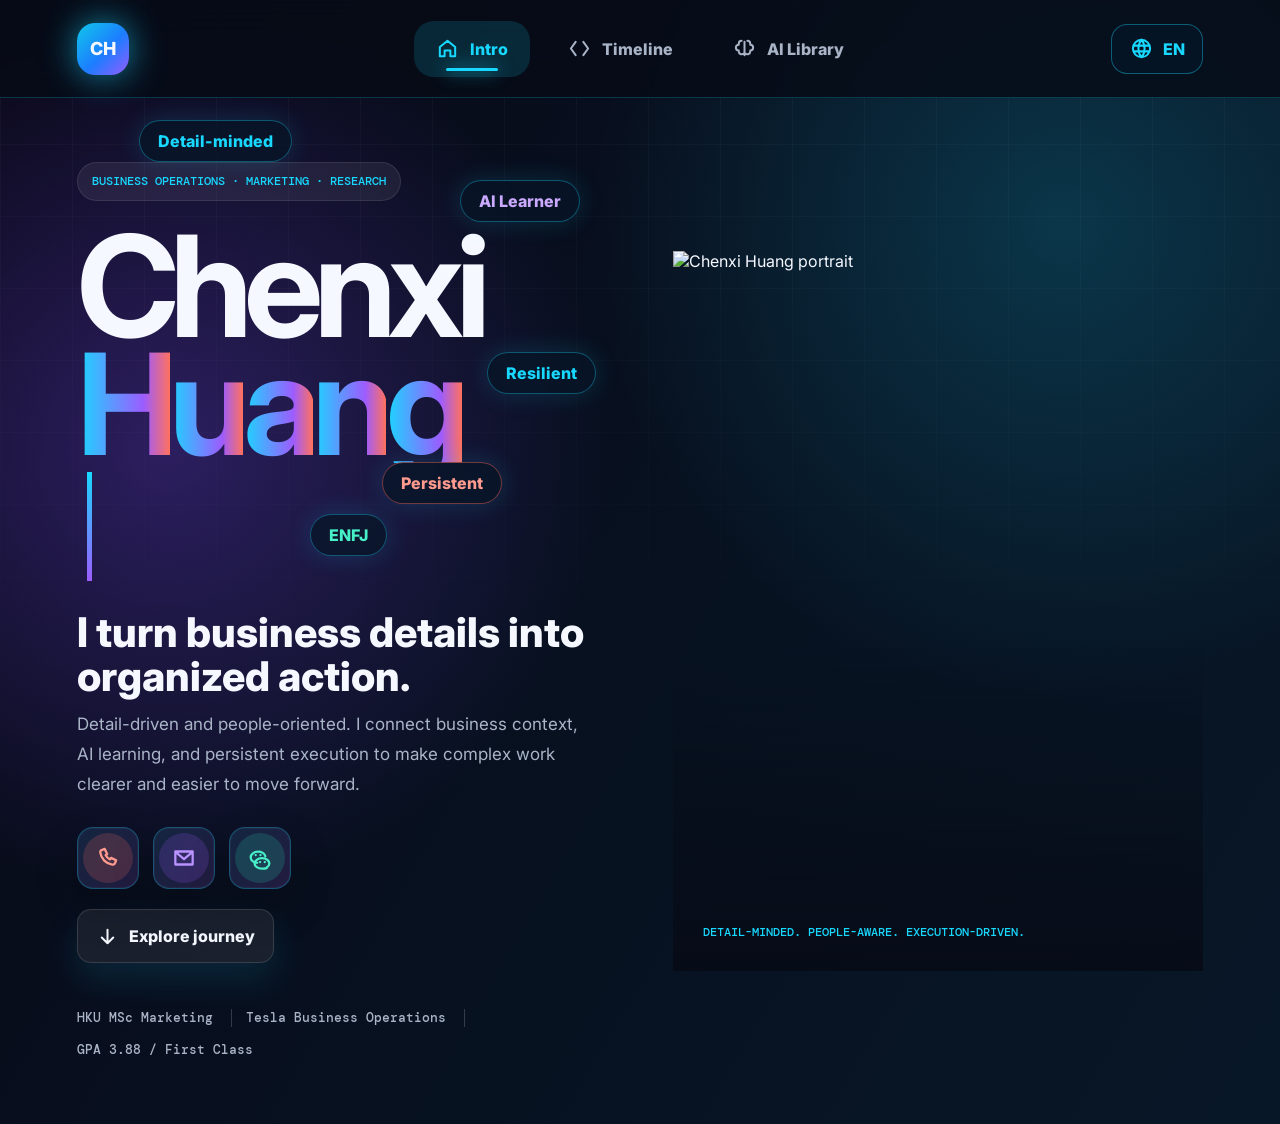
==== index.html @ 4cd3c290 "Create index.html" ====
<!doctype html>
<html lang="en">
  <head>
    <meta charset="UTF-8" />
    <meta name="viewport" content="width=device-width, initial-scale=1.0" />
    <meta
      name="description"
      content="Chenxi Huang - business operations, marketing, research, and AI learning portfolio."
    />
    <title>Chenxi Huang - Portfolio</title>
    <link rel="preconnect" href="https://fonts.googleapis.com" />
    <link rel="preconnect" href="https://fonts.gstatic.com" crossorigin />
    <link
      href="https://fonts.googleapis.com/css2?family=DM+Mono:wght@400;500&family=Inter:wght@400;500;600;700;800&display=swap"
      rel="stylesheet"
    />
    <style>
:root {
  --bg: #070b16;
  --bg-2: #0b1828;
  --panel: rgba(26, 42, 64, 0.66);
  --panel-2: rgba(47, 35, 78, 0.58);
  --text: #f5f8ff;
  --muted: #a9b4c7;
  --dim: #65728b;
  --cyan: #18d8ff;
  --violet: #9d5cff;
  --coral: #ff715d;
  --line: rgba(24, 216, 255, 0.22);
  --font: "Inter", Arial, sans-serif;
  --mono: "DM Mono", "Courier New", monospace;
}

* {
  box-sizing: border-box;
}

html {
  scroll-behavior: smooth;
}

body {
  margin: 0;
  min-height: 100vh;
  background:
    radial-gradient(circle at 13% 40%, rgba(127, 73, 255, 0.3), transparent 34%),
    radial-gradient(circle at 83% 20%, rgba(24, 216, 255, 0.18), transparent 34%),
    linear-gradient(120deg, #090817 0%, #071221 58%, #081727 100%);
  color: var(--text);
  font-family: var(--font);
}

body::before {
  background-image:
    linear-gradient(rgba(255, 255, 255, 0.035) 1px, transparent 1px),
    linear-gradient(90deg, rgba(255, 255, 255, 0.035) 1px, transparent 1px);
  background-size: 72px 72px;
  content: "";
  inset: 0;
  pointer-events: none;
  position: fixed;
  mask-image: linear-gradient(to bottom, black, transparent 86%);
}

.cursor-glow {
  background: radial-gradient(circle, rgba(24, 216, 255, 0.48), rgba(157, 92, 255, 0.16) 38%, transparent 68%);
  border-radius: 50%;
  filter: blur(2px);
  height: 220px;
  left: 0;
  opacity: 0;
  pointer-events: none;
  position: fixed;
  top: 0;
  transform: translate3d(-50%, -50%, 0);
  transition: opacity 180ms ease;
  width: 220px;
  z-index: 50;
}

.meteor-layer {
  inset: 0;
  pointer-events: none;
  position: fixed;
  z-index: 49;
}

.meteor {
  background: linear-gradient(90deg, rgba(24, 216, 255, 0), rgba(24, 216, 255, 0.95), rgba(255, 113, 93, 0.35));
  border-radius: 999px;
  box-shadow: 0 0 14px rgba(24, 216, 255, 0.8);
  height: 3px;
  pointer-events: none;
  position: fixed;
  transform-origin: right center;
  width: 70px;
}

button,
a {
  color: inherit;
  font: inherit;
}

button {
  cursor: pointer;
}

svg {
  fill: none;
  height: 23px;
  stroke: currentColor;
  stroke-linecap: round;
  stroke-linejoin: round;
  stroke-width: 2.1;
  width: 23px;
}

.site-shell {
  min-height: 100vh;
  position: relative;
}

.topbar {
  align-items: center;
  background: rgba(7, 11, 22, 0.82);
  border-bottom: 1px solid var(--line);
  display: grid;
  grid-template-columns: 120px 1fr 120px;
  height: 98px;
  left: 0;
  padding: 0 clamp(22px, 6vw, 96px);
  position: sticky;
  right: 0;
  top: 0;
  z-index: 20;
  backdrop-filter: blur(20px);
}

.logo {
  align-items: center;
  background: linear-gradient(135deg, #10c7ea, #1c7dff 55%, #945cff);
  border-radius: 18px;
  box-shadow: 0 0 34px rgba(24, 216, 255, 0.62);
  display: inline-flex;
  font: 800 18px/1 var(--font);
  height: 52px;
  justify-content: center;
  text-decoration: none;
  width: 52px;
}

.tabs {
  display: flex;
  gap: 16px;
  justify-content: center;
}

.tab {
  align-items: center;
  background: transparent;
  border: 0;
  border-radius: 20px;
  color: var(--muted);
  display: inline-flex;
  font-weight: 800;
  gap: 11px;
  min-height: 56px;
  padding: 0 22px;
  position: relative;
}

.tab::after {
  background: var(--cyan);
  border-radius: 999px;
  bottom: 6px;
  box-shadow: 0 0 18px var(--cyan);
  content: "";
  height: 3px;
  left: 32px;
  opacity: 0;
  position: absolute;
  right: 32px;
  transform: scaleX(0.4);
  transition: 180ms ease;
}

.tab.is-active {
  background: rgba(24, 216, 255, 0.14);
  color: var(--cyan);
}

.tab.is-active::after {
  opacity: 1;
  transform: scaleX(1);
}

.lang-toggle {
  align-items: center;
  background: rgba(7, 24, 42, 0.66);
  border: 1px solid rgba(24, 216, 255, 0.38);
  border-radius: 16px;
  color: var(--cyan);
  display: inline-flex;
  font-weight: 800;
  gap: 10px;
  height: 50px;
  justify-content: center;
  justify-self: end;
  min-width: 92px;
}

.view {
  display: none;
  min-height: calc(100vh - 98px);
  padding: clamp(34px, 5vw, 74px) clamp(22px, 6vw, 96px);
  position: relative;
}

.view.is-active {
  display: block;
}

.intro-view {
  display: none;
  grid-template-columns: minmax(0, 0.9fr) minmax(360px, 0.92fr);
  gap: clamp(32px, 6vw, 96px);
  align-items: center;
}

.intro-view.is-active {
  display: grid;
}

.eyebrow,
.section-kicker,
.moment-date {
  color: var(--cyan);
  font: 500 12px/1.4 var(--mono);
  letter-spacing: 0;
  text-transform: uppercase;
}

.eyebrow {
  background: rgba(255, 255, 255, 0.07);
  border: 1px solid rgba(255, 255, 255, 0.09);
  border-radius: 999px;
  display: inline-flex;
  margin: 0 0 26px;
  padding: 10px 14px;
}

.hero-copy {
  position: relative;
}

.hero-copy h1 {
  font-size: clamp(80px, 11vw, 164px);
  letter-spacing: -0.06em;
  line-height: 0.84;
  margin: 0;
}

.typing-name .word {
  display: flex;
  flex-wrap: wrap;
  max-width: 7ch;
}

.typing-name .letter {
  color: var(--text);
  display: inline-block;
  opacity: 0;
  transform: translateY(26px) scale(0.96);
  animation: typePop 560ms cubic-bezier(0.2, 0.9, 0.2, 1.2) forwards;
}

.typing-name .gradient-word .letter,
.section-intro h2 span {
  background: linear-gradient(90deg, var(--cyan), var(--violet) 72%, var(--coral));
  background-clip: text;
  color: transparent;
}

.typing-name::after {
  animation: caretBlink 900ms steps(1) infinite;
  background: linear-gradient(var(--cyan), var(--violet));
  content: "";
  display: inline-block;
  height: 0.78em;
  margin-left: 10px;
  transform: translateY(8px);
  width: 5px;
}

.hero-line {
  font-size: clamp(26px, 3.2vw, 46px);
  font-weight: 800;
  line-height: 1.08;
  margin: 28px 0 12px;
}

.hero-body {
  color: var(--muted);
  font-size: 17px;
  line-height: 1.75;
  margin: 0;
  max-width: 560px;
}

.hero-actions,
.quick-facts,
.contact-grid {
  display: flex;
  flex-wrap: wrap;
  gap: 14px;
}

.hero-actions {
  margin-top: 20px;
}

.ghost-action {
  align-items: center;
  border-radius: 14px;
  display: inline-flex;
  font-weight: 800;
  gap: 10px;
  min-height: 54px;
  padding: 0 18px;
  text-decoration: none;
}

.ghost-action {
  background: rgba(255, 255, 255, 0.075);
  border: 1px solid rgba(255, 255, 255, 0.13);
}

.explore-action {
  animation: floatButton 2.4s ease-in-out infinite;
  box-shadow: 0 16px 34px rgba(24, 216, 255, 0.12);
}

.explore-action:hover {
  background: rgba(24, 216, 255, 0.16);
  box-shadow: 0 0 32px rgba(24, 216, 255, 0.32);
}

.contact-dock {
  align-items: center;
  margin-top: 28px;
  max-width: 360px;
}

.contact-chip {
  align-items: center;
  background: linear-gradient(135deg, rgba(21, 42, 70, 0.82), rgba(44, 33, 78, 0.72));
  border: 1px solid rgba(24, 216, 255, 0.28);
  border-radius: 16px;
  box-shadow: inset 0 0 0 1px rgba(255, 255, 255, 0.035), 0 18px 40px rgba(0, 0, 0, 0.22);
  display: inline-flex;
  height: 62px;
  justify-content: center;
  padding: 0;
  position: relative;
  text-decoration: none;
  transition: transform 180ms ease, border-color 180ms ease, box-shadow 180ms ease;
  width: 62px;
}

.contact-chip:hover,
.contact-chip:focus-visible {
  border-color: rgba(24, 216, 255, 0.78);
  box-shadow: 0 0 30px rgba(24, 216, 255, 0.18), inset 0 0 0 1px rgba(255, 255, 255, 0.08);
  transform: translateY(-4px);
}

.contact-chip svg {
  border-radius: 50%;
  flex: 0 0 auto;
  height: 50px;
  padding: 12px;
  width: 50px;
}

.contact-phone svg {
  background: rgba(255, 113, 93, 0.18);
  color: #ff9b8e;
}

.contact-email svg {
  background: rgba(157, 92, 255, 0.18);
  color: #b993ff;
}

.contact-wechat svg {
  background: rgba(42, 234, 188, 0.16);
  color: #48f0ca;
}

.contact-popover {
  background: linear-gradient(135deg, rgba(14, 31, 55, 0.96), rgba(48, 34, 80, 0.94));
  border: 1px solid rgba(24, 216, 255, 0.42);
  border-radius: 16px;
  bottom: calc(100% + 16px);
  box-shadow: 0 18px 44px rgba(0, 0, 0, 0.34), 0 0 26px rgba(24, 216, 255, 0.16);
  color: var(--text);
  font-size: 14px;
  left: 50%;
  line-height: 1.5;
  min-width: 210px;
  opacity: 0;
  padding: 14px 16px;
  pointer-events: none;
  position: absolute;
  text-align: left;
  transform: translate(-50%, 10px) scale(0.96);
  transition: opacity 180ms ease, transform 180ms ease;
  visibility: hidden;
  z-index: 20;
}

.contact-popover::after {
  background: inherit;
  border-bottom: 1px solid rgba(24, 216, 255, 0.42);
  border-right: 1px solid rgba(24, 216, 255, 0.42);
  bottom: -6px;
  content: "";
  height: 12px;
  left: 50%;
  position: absolute;
  transform: translateX(-50%) rotate(45deg);
  width: 12px;
}

.contact-chip:hover .contact-popover,
.contact-chip:focus-visible .contact-popover,
.contact-chip:focus-within .contact-popover {
  opacity: 1;
  transform: translate(-50%, 0) scale(1);
  visibility: visible;
}

.contact-chip strong {
  color: var(--cyan);
  display: block;
  font: 500 11px/1.3 var(--mono);
  margin-bottom: 5px;
  text-transform: uppercase;
}

.floating-tags {
  inset: 0;
  pointer-events: none;
  position: absolute;
}

.tag {
  align-items: center;
  animation: floatTag 5s ease-in-out infinite;
  background: rgba(8, 22, 40, 0.74);
  border: 1px solid rgba(24, 216, 255, 0.34);
  border-radius: 999px;
  box-shadow: 0 0 26px rgba(24, 216, 255, 0.16);
  color: var(--cyan);
  display: inline-flex;
  font-weight: 800;
  min-height: 42px;
  padding: 0 18px;
  position: absolute;
  white-space: nowrap;
}

.tag-one {
  left: 12%;
  top: -42px;
}

.tag-two {
  right: 3%;
  top: 18px;
  color: #caa9ff;
  animation-delay: -1.2s;
}

.tag-three {
  right: 0;
  top: 190px;
  animation-delay: -2.1s;
}

.tag-four {
  right: 18%;
  top: 300px;
  border-color: rgba(255, 113, 93, 0.42);
  color: #ff9b8e;
  animation-delay: -3s;
}

.tag-five {
  left: 45%;
  top: 352px;
  color: #48f0ca;
  animation-delay: -0.6s;
}

.quick-facts {
  color: var(--muted);
  font: 500 13px/1.4 var(--mono);
  margin-top: 46px;
}

.quick-facts span {
  border-right: 1px solid rgba(255, 255, 255, 0.18);
  padding-right: 18px;
}

.quick-facts span:last-child {
  border-right: 0;
}

.portrait-panel {
  min-height: min(720px, calc(100vh - 172px));
  overflow: hidden;
  position: relative;
}

.portrait-panel::after {
  background: linear-gradient(180deg, transparent 55%, rgba(7, 11, 22, 0.9));
  content: "";
  inset: 0;
  position: absolute;
}

.portrait-panel img {
  height: 100%;
  min-height: min(720px, calc(100vh - 172px));
  object-fit: contain;
  object-position: 50% 50%;
  width: 100%;
}

.portrait-caption {
  bottom: 30px;
  color: var(--cyan);
  font: 500 12px/1.5 var(--mono);
  left: 30px;
  letter-spacing: 0;
  position: absolute;
  right: 30px;
  text-transform: uppercase;
  z-index: 2;
}

.section-intro {
  display: grid;
  gap: 18px;
  grid-template-columns: 1fr minmax(260px, 520px);
  margin: 30px 0 64px;
}

.section-intro .section-kicker,
.section-intro h2 {
  grid-column: 1 / 2;
}

.section-intro h2 {
  font-size: clamp(44px, 6vw, 88px);
  letter-spacing: -0.05em;
  line-height: 0.95;
  margin: 0;
}

.section-intro p:not(.section-kicker) {
  color: var(--muted);
  font-size: 18px;
  line-height: 1.7;
  margin: 0;
}

.centered {
  display: block;
  margin-left: auto;
  margin-right: auto;
  max-width: 980px;
  text-align: center;
}

.centered h2 {
  margin-top: 18px;
}

.centered p:not(.section-kicker) {
  margin: 20px auto 0;
  max-width: 760px;
}

.split-timeline {
  margin: 0 auto;
  max-width: 1320px;
  padding: 26px 0;
  position: relative;
}

.timeline-bg-word {
  color: rgba(157, 92, 255, 0.18);
  font-size: clamp(86px, 15vw, 250px);
  font-weight: 900;
  letter-spacing: -0.08em;
  line-height: 0.82;
  pointer-events: none;
  position: absolute;
  text-transform: uppercase;
  user-select: none;
  writing-mode: vertical-rl;
  z-index: 0;
}

.timeline-bg-education {
  left: -54px;
  top: 20px;
}

.timeline-bg-working {
  color: rgba(24, 216, 255, 0.11);
  right: -48px;
  top: 110px;
}

.split-timeline::before {
  background: linear-gradient(180deg, var(--cyan), var(--violet), var(--cyan));
  box-shadow: 0 0 28px rgba(24, 216, 255, 0.72);
  content: "";
  height: 100%;
  left: 50%;
  position: absolute;
  top: 0;
  transform: translateX(-50%);
  width: 3px;
}

.moment {
  align-items: center;
  display: grid;
  grid-template-columns: 1fr 78px 1fr;
  margin: 0 0 34px;
  position: relative;
}

.moment-left .moment-card {
  grid-column: 1 / 2;
}

.moment-left .node {
  grid-column: 2 / 3;
}

.moment-right .node {
  grid-column: 2 / 3;
}

.moment-right .moment-card {
  grid-column: 3 / 4;
}

.node {
  align-items: center;
  background: rgba(246, 250, 255, 0.96);
  border-radius: 50%;
  border: 3px solid #f7fbff;
  box-shadow: 0 0 30px rgba(24, 216, 255, 0.78), inset 0 0 16px rgba(255, 255, 255, 0.24);
  color: #fff;
  display: inline-flex;
  font: 800 14px/1 var(--font);
  height: 58px;
  justify-content: center;
  justify-self: center;
  overflow: hidden;
  position: relative;
  width: 58px;
  z-index: 2;
}

.node > span,
.node img {
  align-items: center;
  border-radius: 50%;
  display: inline-flex;
  height: 100%;
  justify-content: center;
  width: 100%;
}

.node .logo-mask {
  background: rgba(246, 250, 255, 0.98);
  overflow: hidden;
}

.node img {
  border-radius: 50%;
  display: block;
  height: calc(100% - 10px);
  object-fit: contain;
  object-position: 50% 50%;
  padding: 0;
  width: calc(100% - 10px);
}

.node::before,
.node::after {
  background: linear-gradient(90deg, transparent, var(--cyan), var(--violet), transparent);
  content: "";
  height: 2px;
  position: absolute;
  top: 50%;
  width: 44px;
  z-index: -1;
}

.node::before {
  right: 100%;
}

.node::after {
  left: 100%;
}

.node-tesla img {
  filter: saturate(1.1);
  object-fit: contain;
  padding: 2px;
}

.node-hku img,
.node-lu img,
.node-research-lu img,
.node-ccb img,
.node-orient img {
  height: 100%;
  width: 100%;
}

.moment-card,
.library-card {
  background: linear-gradient(135deg, rgba(27, 45, 70, 0.78), rgba(39, 31, 65, 0.66));
  border: 1px solid rgba(24, 216, 255, 0.28);
  border-radius: 18px;
  box-shadow: inset 0 0 0 1px rgba(255, 255, 255, 0.035), 0 20px 60px rgba(0, 0, 0, 0.28);
}

.moment-card {
  padding: clamp(22px, 3vw, 32px);
}

.moment-card h3,
.library-card h3 {
  font-size: clamp(22px, 2.2vw, 34px);
  letter-spacing: -0.03em;
  line-height: 1.12;
  margin: 12px 0 8px;
}

.moment-card p,
.library-card p {
  color: var(--muted);
  font-size: 16px;
  line-height: 1.65;
  margin: 0;
}

.moment-card ul {
  color: var(--muted);
  display: grid;
  gap: 9px;
  line-height: 1.55;
  margin: 18px 0 0;
  padding-left: 18px;
}

.ai-view {
  padding-bottom: 110px;
}

.library-grid {
  display: grid;
  gap: 22px;
  grid-template-columns: repeat(4, 1fr);
}

.library-card {
  min-height: 330px;
  padding: 28px;
}

.card-icon {
  align-items: center;
  background: rgba(24, 216, 255, 0.16);
  border-radius: 14px;
  color: var(--cyan);
  display: inline-flex;
  font: 800 18px/1 var(--mono);
  height: 52px;
  justify-content: center;
  width: 52px;
}

.meter {
  background: rgba(255, 255, 255, 0.12);
  border-radius: 999px;
  height: 6px;
  margin-top: 34px;
  overflow: hidden;
}

.meter span {
  background: linear-gradient(90deg, var(--cyan), var(--violet), var(--coral));
  display: block;
  height: 100%;
}

@keyframes typePop {
  0% {
    filter: blur(8px);
    opacity: 0;
    transform: translateY(30px) scale(0.92);
  }

  70% {
    filter: blur(0);
    opacity: 1;
    transform: translateY(-5px) scale(1.02);
  }

  100% {
    filter: blur(0);
    opacity: 1;
    transform: translateY(0) scale(1);
  }
}

@keyframes caretBlink {
  0%,
  48% {
    opacity: 1;
  }

  49%,
  100% {
    opacity: 0;
  }
}

@keyframes floatButton {
  0%,
  100% {
    transform: translateY(0);
  }

  50% {
    transform: translateY(8px);
  }
}

@keyframes floatTag {
  0%,
  100% {
    transform: translate3d(0, 0, 0) rotate(-1deg);
  }

  50% {
    transform: translate3d(10px, -12px, 0) rotate(1.5deg);
  }
}

@keyframes meteorFade {
  0% {
    opacity: 0;
    transform: translate3d(0, 0, 0) rotate(-18deg) scaleX(0.5);
  }

  18% {
    opacity: 1;
  }

  100% {
    opacity: 0;
    transform: translate3d(-36px, 18px, 0) rotate(-18deg) scaleX(1);
  }
}

@media (prefers-reduced-motion: reduce) {
  html {
    scroll-behavior: auto;
  }

  *,
  *::before,
  *::after {
    animation-duration: 1ms !important;
    animation-iteration-count: 1 !important;
    scroll-behavior: auto !important;
    transition-duration: 1ms !important;
  }
}

@media (max-width: 980px) {
  .topbar {
    grid-template-columns: 58px 1fr 86px;
    height: 78px;
    padding: 0 18px;
  }

  .logo {
    border-radius: 14px;
    height: 42px;
    width: 42px;
  }

  .tabs {
    gap: 6px;
  }

  .tab {
    border-radius: 15px;
    font-size: 0;
    min-height: 48px;
    padding: 0 14px;
  }

  .tab::after {
    left: 18px;
    right: 18px;
  }

  .lang-toggle {
    min-width: 74px;
  }

  .view {
    min-height: calc(100vh - 78px);
    padding: 28px 18px;
  }

  .intro-view.is-active {
    display: block;
  }

  .portrait-panel {
    border-left: 0;
    margin-top: 42px;
    min-height: 480px;
  }

  .portrait-panel img {
    min-height: 480px;
    object-position: 50% 50%;
  }

  .quick-facts span {
    border-right: 0;
  }

  .typing-name .word {
    max-width: none;
  }

  .contact-dock {
    display: flex;
    flex-wrap: wrap;
    gap: 12px;
    max-width: 250px;
  }

  .contact-chip {
    height: 58px;
    min-height: 0;
    width: 58px;
  }

  .contact-chip svg {
    height: 46px;
    width: 46px;
  }

  .contact-popover {
    left: 0;
    min-width: min(250px, calc(100vw - 42px));
    transform: translateY(10px) scale(0.96);
  }

  .contact-popover::after {
    left: 28px;
  }

  .contact-chip:hover .contact-popover,
  .contact-chip:focus-visible .contact-popover,
  .contact-chip:focus-within .contact-popover {
    transform: translateY(0) scale(1);
  }

  .floating-tags {
    display: flex;
    flex-wrap: wrap;
    gap: 8px;
    margin: 20px 0 0;
    position: static;
  }

  .tag {
    min-height: 34px;
    padding: 0 12px;
    position: static;
  }

  .section-intro {
    display: block;
  }

  .section-intro p:not(.section-kicker) {
    margin-top: 18px;
  }

  .split-timeline::before {
    left: 29px;
  }

  .timeline-bg-word {
    font-size: clamp(74px, 22vw, 140px);
    opacity: 0.75;
  }

  .timeline-bg-education {
    left: -30px;
    top: 46px;
  }

  .timeline-bg-working {
    right: -28px;
    top: 520px;
  }

  .moment {
    grid-template-columns: 58px 1fr;
  }

  .moment-left .node,
  .moment-right .node {
    grid-column: 1 / 2;
    grid-row: 1;
  }

  .moment-left .moment-card,
  .moment-right .moment-card {
    grid-column: 2 / 3;
  }

  .node {
    height: 46px;
    width: 46px;
    font-size: 12px;
  }

  .library-grid {
    grid-template-columns: 1fr;
  }
}

</style>
  </head>
  <body>
    <div class="cursor-glow" aria-hidden="true"></div>
    <div class="meteor-layer" aria-hidden="true"></div>
    <div class="site-shell">
      <header class="topbar" aria-label="Primary navigation">
        <a class="logo" href="#intro" aria-label="Chenxi Huang home">CH</a>

        <nav class="tabs" aria-label="Portfolio sections">
          <button class="tab is-active" type="button" data-view="intro">
            <svg viewBox="0 0 24 24" aria-hidden="true">
              <path d="M4 10.5 12 4l8 6.5V20h-5v-6H9v6H4v-9.5Z" />
            </svg>
            <span data-i18n="navIntro">Intro</span>
          </button>
          <button class="tab" type="button" data-view="timeline">
            <svg viewBox="0 0 24 24" aria-hidden="true">
              <path d="m8 5-5 7 5 7M16 5l5 7-5 7" />
            </svg>
            <span data-i18n="navTimeline">Timeline</span>
          </button>
          <button class="tab" type="button" data-view="ai">
            <svg viewBox="0 0 24 24" aria-hidden="true">
              <path d="M9 4a3 3 0 0 0-3 3v1a3 3 0 0 0 0 6v1a3 3 0 0 0 5 2.2M15 4a3 3 0 0 1 3 3v1a3 3 0 0 1 0 6v1a3 3 0 0 1-5 2.2M12 5v14" />
            </svg>
            <span data-i18n="navAi">AI Library</span>
          </button>
        </nav>

        <button class="lang-toggle" type="button" aria-label="Switch language">
          <svg viewBox="0 0 24 24" aria-hidden="true">
            <path d="M12 21a9 9 0 1 0 0-18 9 9 0 0 0 0 18ZM3.6 9h16.8M3.6 15h16.8M12 3c2.2 2.5 3.2 5.5 3.2 9S14.2 18.5 12 21M12 3c-2.2 2.5-3.2 5.5-3.2 9s1 6.5 3.2 9" />
          </svg>
          <span data-i18n="langLabel">EN</span>
        </button>
      </header>

      <main>
        <section class="view intro-view is-active" id="intro" data-view-panel="intro" aria-labelledby="intro-title">
          <div class="hero-copy">
            <p class="eyebrow" data-i18n="heroPill">Business Operations · Marketing · Research</p>
            <h1 id="intro-title" class="typing-name" aria-label="Chenxi Huang">
              <span class="word" aria-hidden="true" data-word="Chenxi"></span>
              <span class="word gradient-word" aria-hidden="true" data-word="Huang"></span>
            </h1>
            <p class="hero-line" data-i18n="heroLine">I turn business details into organized action.</p>
            <p class="hero-body" data-i18n="heroBody">
              A business graduate moving across operations, finance, investment research, and marketing. I like systems that are clear, teams that move with evidence, and work that becomes easier because someone cared about the details.
            </p>

            <div class="contact-grid contact-dock" aria-label="Contact information">
              <a class="contact-chip contact-phone" href="tel:+8615062668194">
                <svg viewBox="0 0 24 24" aria-hidden="true">
                  <path d="M6.6 4.5 9 3.6l2.2 4.7-1.4 1c.9 1.9 2.1 3.1 4 4l1-1.4 4.7 2.2-.9 2.4c-.4 1.1-1.5 1.8-2.7 1.6-5.7-.8-10.2-5.3-11-11-.2-1.2.5-2.3 1.7-2.6Z" />
                </svg>
                <span class="contact-popover">
                  <strong data-i18n="contactPhone">Phone</strong>
                  +86 15062668194<br />
                  +852 46727327
                </span>
              </a>
              <a class="contact-chip contact-email" href="mailto:huangchenxi202409@163.com">
                <svg viewBox="0 0 24 24" aria-hidden="true">
                  <path d="M4 6h16v12H4V6Zm1.5 1.5L12 13l6.5-5.5" />
                </svg>
                <span class="contact-popover">
                  <strong data-i18n="contactEmail">Email</strong>
                  huangchenxi202409@163.com
                </span>
              </a>
              <div class="contact-chip contact-wechat" role="text" tabindex="0">
                <svg viewBox="0 0 24 24" aria-hidden="true">
                  <path d="M9.4 16.4c-3.4-.2-6-2.3-6-5 0-2.9 3.1-5.2 6.8-5.2 3.3 0 6.1 1.8 6.7 4.2M8 9.3h.1M12.4 9.3h.1M13.8 12.2c3.8 0 6.8 2.2 6.8 4.9 0 1.5-.9 2.8-2.4 3.7l.5 1.8-2.2-1.1c-.8.2-1.7.4-2.7.4-3.8 0-6.8-2.2-6.8-4.8s3-4.9 6.8-4.9ZM12 15.8h.1M16.4 15.8h.1" />
                </svg>
                <span class="contact-popover">
                  <strong data-i18n="contactWechat">WeChat</strong>
                  Horange03915
                </span>
              </div>
            </div>

            <div class="hero-actions">
              <button class="ghost-action explore-action" type="button" data-view="timeline">
                <svg viewBox="0 0 24 24" aria-hidden="true">
                  <path d="M12 5v14M6 13l6 6 6-6" />
                </svg>
                <span data-i18n="explore">Explore journey</span>
              </button>
            </div>

            <div class="floating-tags" aria-label="Personal keywords">
              <span class="tag tag-one" data-i18n="tagDetail">Detail-minded</span>
              <span class="tag tag-two" data-i18n="tagAi">AI Learner</span>
              <span class="tag tag-three" data-i18n="tagResilient">Resilient</span>
              <span class="tag tag-four" data-i18n="tagPersistent">Persistent</span>
              <span class="tag tag-five">ENFJ</span>
            </div>

            <div class="quick-facts" aria-label="Highlights">
              <span data-i18n="factOne">HKU MSc Marketing</span>
              <span data-i18n="factTwo">Tesla Business Operations</span>
              <span data-i18n="factThree">GPA 3.88 / First Class</span>
            </div>
          </div>

          <div class="portrait-panel">
            <img src="https://huang-chenxi-portfolio.netlify.app/public/huang-chenxi-4x5.jpg" alt="Chenxi Huang portrait" />
            <div class="portrait-caption">
              <span data-i18n="portraitCaption">Detail-minded. People-aware. Execution-driven.</span>
            </div>
          </div>
        </section>

        <section class="view timeline-view" id="timeline" data-view-panel="timeline" aria-labelledby="timeline-title">
          <div class="section-intro">
            <p class="section-kicker" data-i18n="timelineKicker">Education on the left · Experience on the right</p>
            <h2 id="timeline-title" data-i18n="timelineTitle">A timeline of learning and doing.</h2>
            <p data-i18n="timelineBody">
              My path is built from two lines at once: academic training that shapes how I think, and internships that test how I execute.
            </p>
          </div>

          <div class="split-timeline" aria-label="Education and experience timeline">
            <span class="timeline-bg-word timeline-bg-education" aria-hidden="true">EDUCATION</span>
            <span class="timeline-bg-word timeline-bg-working" aria-hidden="true">WORKING</span>
            <article class="moment moment-left">
              <div class="moment-card">
                <span class="moment-date">2026.08 - 2027.09</span>
                <h3 data-i18n="hkuTitle">University of Hong Kong</h3>
                <p data-i18n="hkuDesc">MSc in Marketing</p>
              </div>
              <span class="node node-hku"><span class="logo-mask"><img src="https://huang-chenxi-portfolio.netlify.app/public/logos/hku-icon.svg" alt="University of Hong Kong logo" /></span></span>
            </article>

            <article class="moment moment-right">
              <span class="node node-tesla"><span class="logo-mask"><img src="https://huang-chenxi-portfolio.netlify.app/public/logos/tesla.svg" alt="Tesla logo" /></span></span>
              <div class="moment-card">
                <span class="moment-date">2026.05 - Present</span>
                <h3 data-i18n="teslaTitle">Tesla</h3>
                <p data-i18n="teslaRole">Business Operations Intern</p>
                <ul>
                  <li data-i18n="teslaOne">Created 100+ supplier master records and supported VC approval with legal and finance teams.</li>
                  <li data-i18n="teslaTwo">Maintained customer-facing store information systems and improved the intern operations SOP.</li>
                  <li data-i18n="teslaThree">Managed daily contract verification, stamping, archiving, and system entry for stores and charging business.</li>
                </ul>
              </div>
            </article>

            <article class="moment moment-left">
              <div class="moment-card">
                <span class="moment-date">2022.09 - 2026.07</span>
                <h3 data-i18n="lnTitle">Lingnan University</h3>
                <p data-i18n="lnDesc">BBA, GPA 3.88/4.0, First Class Honours</p>
                <ul>
                  <li data-i18n="lnOne">Scholarships from APEC, HKSAR Government, AR Charitable Foundation, and HKCGI Foundation.</li>
                  <li data-i18n="lnTwo">Student representative for business programme, operational risk management, and student-staff consultation.</li>
                </ul>
              </div>
              <span class="node node-lu"><span class="logo-mask"><img src="https://huang-chenxi-portfolio.netlify.app/public/logos/lingnan-icon.svg" alt="Lingnan University logo" /></span></span>
            </article>

            <article class="moment moment-right">
              <span class="node node-ccb"><span class="logo-mask"><img src="https://huang-chenxi-portfolio.netlify.app/public/logos/ccb-icon.svg" alt="China Construction Bank logo" /></span></span>
              <div class="moment-card">
                <span class="moment-date">2025.07 - 2025.08</span>
                <h3 data-i18n="ccbTitle">China Construction Bank, Suzhou Branch</h3>
                <p data-i18n="ccbRole">Financial Services Intern</p>
                <ul>
                  <li data-i18n="ccbOne">Assisted retail services and corporate account opening operations to improve service efficiency.</li>
                  <li data-i18n="ccbTwo">Supported a summer wealth planning workshop for SME owners and customer segmentation follow-up.</li>
                </ul>
              </div>
            </article>

            <article class="moment moment-left">
              <div class="moment-card">
                <span class="moment-date">2025.02 - 2025.08</span>
                <h3 data-i18n="researchTitle">Academic Research</h3>
                <p data-i18n="researchRole">Research Intern in Consumer Behavior</p>
                <ul>
                  <li data-i18n="researchOne">Supported survey design, sample analysis, and literature comparison for consumer decision-making research.</li>
                  <li data-i18n="researchTwo">Helped design questionnaires on factors influencing male consumer behavior.</li>
                </ul>
              </div>
              <span class="node node-research-lu"><span class="logo-mask"><img src="https://huang-chenxi-portfolio.netlify.app/public/logos/lingnan-icon.svg" alt="Lingnan University logo" /></span></span>
            </article>

            <article class="moment moment-right">
              <span class="node node-orient"><span class="logo-mask"><img src="https://huang-chenxi-portfolio.netlify.app/public/logos/orient-icon.svg" alt="Orient Securities logo" /></span></span>
              <div class="moment-card">
                <span class="moment-date">2025.05 - 2025.07</span>
                <h3 data-i18n="orientTitle">Orient Securities Headquarters</h3>
                <p data-i18n="orientRole">Investment Project Team Intern</p>
                <ul>
                  <li data-i18n="orientOne">Updated fund investment ledgers covering 7 portfolio companies and supported post-investment reporting.</li>
                  <li data-i18n="orientTwo">Joined three on-site due diligence visits for two private fund targets and condensed 50+ pages into 3-page investment notes.</li>
                  <li data-i18n="orientThree">Studied IPO practice, STAR Market policies, tax issues, legal topics, and capital-market valuation.</li>
                </ul>
              </div>
            </article>
          </div>
        </section>

        <section class="view ai-view" id="ai" data-view-panel="ai" aria-labelledby="ai-title">
          <div class="section-intro centered">
            <p class="section-kicker" data-i18n="aiKicker">AI Learning Library</p>
            <h2 id="ai-title" data-i18n="aiTitle">How I am learning to work with AI.</h2>
            <p data-i18n="aiBody">
              A small library of practical AI learning areas I am building for business research, operations, communication, and personal productivity.
            </p>
          </div>

          <div class="library-grid">
            <article class="library-card">
              <span class="card-icon">01</span>
              <h3 data-i18n="aiOneTitle">AI for career competitiveness</h3>
              <p data-i18n="aiOneBody">Certificate-backed learning on how AI changes workplace skills, decision speed, and personal productivity.</p>
              <div class="meter"><span style="width: 86%"></span></div>
            </article>
            <article class="library-card">
              <span class="card-icon">02</span>
              <h3 data-i18n="aiTwoTitle">Data-aware business research</h3>
              <p data-i18n="aiTwoBody">Combining SPSS, Bloomberg, market materials, and AI-assisted reading to structure messy information faster.</p>
              <div class="meter"><span style="width: 82%"></span></div>
            </article>
            <article class="library-card">
              <span class="card-icon">03</span>
              <h3 data-i18n="aiThreeTitle">AI-supported operations</h3>
              <p data-i18n="aiThreeBody">Using AI thinking to write cleaner SOPs, summarize cross-team issues, and turn repetitive workflows into checkable systems.</p>
              <div class="meter"><span style="width: 78%"></span></div>
            </article>
            <article class="library-card">
              <span class="card-icon">04</span>
              <h3 data-i18n="aiFourTitle">Visual communication</h3>
              <p data-i18n="aiFourBody">Applying Canva, video editing, and AI-assisted storytelling to make business ideas easier to understand.</p>
              <div class="meter"><span style="width: 80%"></span></div>
            </article>
          </div>
        </section>
      </main>
    </div>

    <script>
const translations = {
  en: {
    navIntro: "Intro",
    navTimeline: "Timeline",
    navAi: "AI Library",
    langLabel: "EN",
    heroPill: "Business Operations · Marketing · Research",
    heroLine: "I turn business details into organized action.",
    heroBody:
      "Detail-driven and people-oriented. I connect business context, AI learning, and persistent execution to make complex work clearer and easier to move forward.",
    contactPhone: "Phone",
    contactEmail: "Email",
    contactWechat: "WeChat",
    explore: "Explore journey",
    factOne: "HKU MSc Marketing",
    factTwo: "Tesla Business Operations",
    factThree: "GPA 3.88 / First Class",
    tagDetail: "Detail-minded",
    tagAi: "AI Learner",
    tagResilient: "Resilient",
    tagPersistent: "Persistent",
    portraitCaption: "Detail-minded. People-aware. Execution-driven.",
    timelineKicker: "Education on the left · Experience on the right",
    timelineTitle: "A timeline of learning and doing.",
    timelineBody:
      "My path is built from two lines at once: academic training that shapes how I think, and internships that test how I execute.",
    hkuTitle: "University of Hong Kong",
    hkuDesc: "MSc in Marketing",
    teslaTitle: "Tesla",
    teslaRole: "Business Operations Intern",
    teslaOne:
      "Created 100+ supplier master records and supported VC approval with legal and finance teams.",
    teslaTwo:
      "Maintained customer-facing store information systems and improved the intern operations SOP.",
    teslaThree:
      "Managed daily contract verification, stamping, archiving, and system entry for stores and charging business.",
    lnTitle: "Lingnan University",
    lnDesc: "BBA, GPA 3.88/4.0, First Class Honours",
    lnOne:
      "Scholarships from APEC, HKSAR Government, AR Charitable Foundation, and HKCGI Foundation.",
    lnTwo:
      "Student representative for business programme, operational risk management, and student-staff consultation.",
    ccbTitle: "China Construction Bank, Suzhou Branch",
    ccbRole: "Financial Services Intern",
    ccbOne:
      "Assisted retail services and corporate account opening operations to improve service efficiency.",
    ccbTwo:
      "Supported a summer wealth planning workshop for SME owners and customer segmentation follow-up.",
    researchTitle: "Academic Research",
    researchRole: "Research Intern in Consumer Behavior",
    researchOne:
      "Supported survey design, sample analysis, and literature comparison for consumer decision-making research.",
    researchTwo:
      "Helped design questionnaires on factors influencing male consumer behavior.",
    orientTitle: "Orient Securities Headquarters",
    orientRole: "Investment Project Team Intern",
    orientOne:
      "Updated fund investment ledgers covering 7 portfolio companies and supported post-investment reporting.",
    orientTwo:
      "Joined three on-site due diligence visits for two private fund targets and condensed 50+ pages into 3-page investment notes.",
    orientThree:
      "Studied IPO practice, STAR Market policies, tax issues, legal topics, and capital-market valuation.",
    aiKicker: "AI Learning Library",
    aiTitle: "How I am learning to work with AI.",
    aiBody:
      "A small library of practical AI learning areas I am building for business research, operations, communication, and personal productivity.",
    aiOneTitle: "AI for career competitiveness",
    aiOneBody:
      "Certificate-backed learning on how AI changes workplace skills, decision speed, and personal productivity.",
    aiTwoTitle: "Data-aware business research",
    aiTwoBody:
      "Combining SPSS, Bloomberg, market materials, and AI-assisted reading to structure messy information faster.",
    aiThreeTitle: "AI-supported operations",
    aiThreeBody:
      "Using AI thinking to write cleaner SOPs, summarize cross-team issues, and turn repetitive workflows into checkable systems.",
    aiFourTitle: "Visual communication",
    aiFourBody:
      "Applying Canva, video editing, and AI-assisted storytelling to make business ideas easier to understand.",
  },
  zh: {
    navIntro: "简介",
    navTimeline: "时间轴",
    navAi: "AI 学习库",
    langLabel: "中",
    heroPill: "商务运营 · 市场营销 · 研究分析",
    heroLine: "我把业务细节整理成可推进的行动。",
    heroBody:
      "注重细节，也关注人的感受。我希望把商业理解、AI 学习和持续执行力结合起来，让复杂的事情更清晰、更容易推进。",
    contactPhone: "电话",
    contactEmail: "邮箱",
    contactWechat: "微信",
    explore: "查看时间轴",
    factOne: "香港大学 市场营销硕士",
    factTwo: "Tesla 商务运营实习",
    factThree: "GPA 3.88 / 一等荣誉",
    tagDetail: "注重细节",
    tagAi: "AI 学习者",
    tagResilient: "有韧性",
    tagPersistent: "坚持",
    portraitCaption: "关注细节。理解人。推进结果。",
    timelineKicker: "左侧教育与研究 · 右侧实习经历",
    timelineTitle: "学习与实践并行的时间轴。",
    timelineBody:
      "我的成长由两条线组成：一条是训练思考方式的学术经历，另一条是在真实业务中检验执行力的实习经历。",
    hkuTitle: "香港大学",
    hkuDesc: "市场营销硕士",
    teslaTitle: "特斯拉",
    teslaRole: "商务运营实习生",
    teslaOne: "创建 100+ 供应商主数据，并协同法务、财务推进 VC 审批流程。",
    teslaTwo: "维护面向消费者的门店线上信息系统，并完善实习生运营板块 SOP。",
    teslaThree: "统筹门店及充电业务合同核验、盖章、归档与系统录入。",
    lnTitle: "香港岭南大学",
    lnDesc: "工商管理本科，GPA 3.88/4.0，一等荣誉学位",
    lnOne: "获得 APEC、香港特别行政区政府、AR 基金会、HKCGI 基金会等奖学金。",
    lnTwo: "担任商科课程、运营风险管理及师生咨询相关学生代表。",
    ccbTitle: "中国建设银行苏州分行",
    ccbRole: "金融服务实习生",
    ccbOne: "协助个人业务与公司开户基础操作，提升客户体验与团队服务效率。",
    ccbTwo: "参与中小企业主夏季财富规划工作坊及客户分类跟进。",
    researchTitle: "学术研究",
    researchRole: "消费者行为研究实习生",
    researchOne: "参与消费决策研究的问卷设计、样本分析与文献对照。",
    researchTwo: "协助设计男性消费行为影响因素相关调研问卷。",
    orientTitle: "上海东方证券总部",
    orientRole: "投资项目组实习生",
    orientOne: "整理更新 7 家投后企业基金投资项目台账并支持投后报告。",
    orientTwo: "参与 2 家私募基金标的 3 次现场尽调，将 50+ 页纪要提炼为 3 页投资文档。",
    orientThree: "学习 IPO、科创板政策、税务、法律及资本市场估值相关内容。",
    aiKicker: "AI 学习库",
    aiTitle: "我如何学习与 AI 协作。",
    aiBody:
      "这是一个面向商业研究、运营协作、沟通表达与个人效率的 AI 学习版块，会随着我的学习继续补充。",
    aiOneTitle: "AI 与职业竞争力",
    aiOneBody: "围绕 AI 如何改变职场技能、决策速度与个人效率进行证书化学习。",
    aiTwoTitle: "数据意识与商业研究",
    aiTwoBody: "结合 SPSS、Bloomberg、市场资料与 AI 辅助阅读，更快整理复杂信息。",
    aiThreeTitle: "AI 支持运营协作",
    aiThreeBody: "用 AI 思维写出更清晰的 SOP、总结跨团队问题，并把重复流程变成可检查系统。",
    aiFourTitle: "视觉化沟通",
    aiFourBody: "结合 Canva、剪映与 AI 辅助叙事，让商业想法更容易被理解。",
  },
};

let currentLanguage = "en";

const buildTypingName = () => {
  document.querySelectorAll(".typing-name .word").forEach((word) => {
    const text = word.dataset.word || "";
    word.textContent = "";

    [...text].forEach((char, index) => {
      const letter = document.createElement("span");
      letter.className = "letter";
      letter.textContent = char;
      letter.style.animationDelay = `${index * 70 + (word.classList.contains("gradient-word") ? 420 : 0)}ms`;
      word.appendChild(letter);
    });
  });
};

const setActiveView = (view) => {
  document.querySelectorAll("[data-view-panel]").forEach((panel) => {
    panel.classList.toggle("is-active", panel.dataset.viewPanel === view);
  });

  document.querySelectorAll("[data-view]").forEach((control) => {
    control.classList.toggle("is-active", control.dataset.view === view);
  });
};

const applyLanguage = (language) => {
  currentLanguage = language;
  document.documentElement.lang = language === "en" ? "en" : "zh-CN";

  document.querySelectorAll("[data-i18n]").forEach((element) => {
    const key = element.dataset.i18n;
    element.textContent = translations[language][key];
  });
};

document.querySelectorAll("[data-view]").forEach((control) => {
  control.addEventListener("click", () => setActiveView(control.dataset.view));
});

document.querySelector(".lang-toggle").addEventListener("click", () => {
  applyLanguage(currentLanguage === "en" ? "zh" : "en");
});

const cursorGlow = document.querySelector(".cursor-glow");
const meteorLayer = document.querySelector(".meteor-layer");
let meteorFrame = 0;

window.addEventListener("pointermove", (event) => {
  cursorGlow.style.opacity = "1";
  cursorGlow.style.left = `${event.clientX}px`;
  cursorGlow.style.top = `${event.clientY}px`;

  meteorFrame += 1;
  if (meteorFrame % 5 !== 0) return;

  const meteor = document.createElement("span");
  meteor.className = "meteor";
  meteor.style.left = `${event.clientX - 34}px`;
  meteor.style.top = `${event.clientY - 4}px`;
  meteor.style.animation = "meteorFade 620ms ease-out forwards";
  meteorLayer.appendChild(meteor);
  meteor.addEventListener("animationend", () => meteor.remove(), { once: true });
});

window.addEventListener("pointerleave", () => {
  cursorGlow.style.opacity = "0";
});

buildTypingName();
applyLanguage(currentLanguage);

</script>
  </body>
</html>
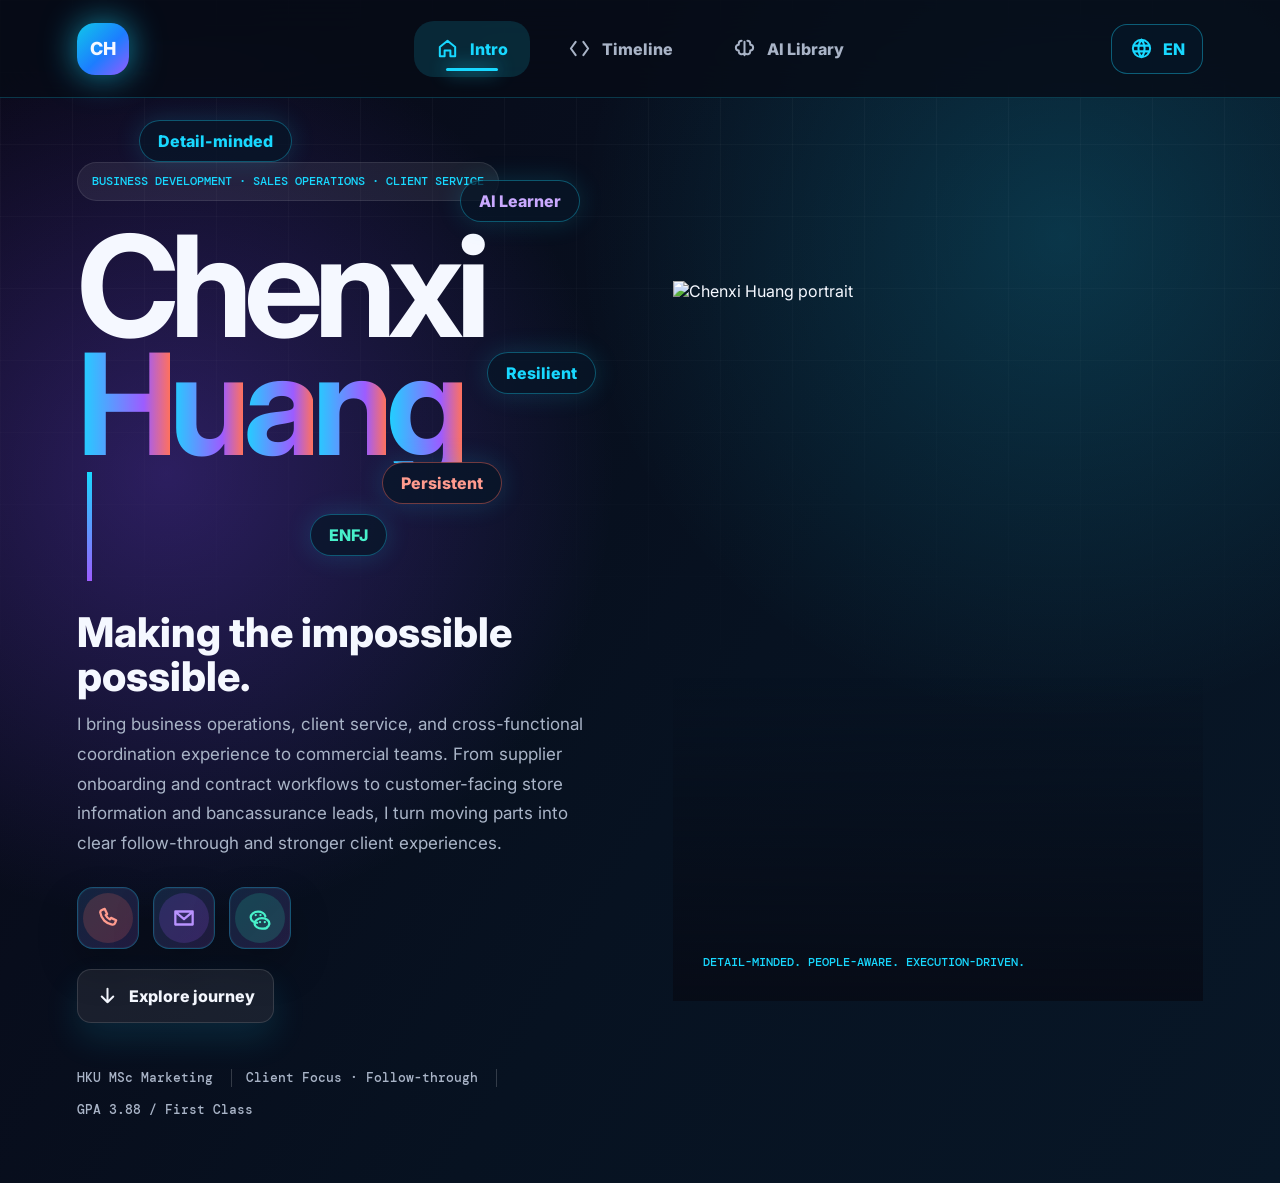
==== commit 9095e4f1: "Update commercial portfolio timeline and visual details" ====
--- a/index.html
+++ b/index.html
@@ -5,7 +5,7 @@
     <meta name="viewport" content="width=device-width, initial-scale=1.0" />
     <meta
       name="description"
-      content="Chenxi Huang - business operations, marketing, research, and AI learning portfolio."
+      content="Chenxi Huang - marketing operations, event marketing, channel and e-commerce, brand operations, and consumer research portfolio."
     />
     <title>Chenxi Huang - Portfolio</title>
     <link rel="preconnect" href="https://fonts.googleapis.com" />
@@ -14,1058 +14,7 @@
       href="https://fonts.googleapis.com/css2?family=DM+Mono:wght@400;500&family=Inter:wght@400;500;600;700;800&display=swap"
       rel="stylesheet"
     />
-    <style>
-:root {
-  --bg: #070b16;
-  --bg-2: #0b1828;
-  --panel: rgba(26, 42, 64, 0.66);
-  --panel-2: rgba(47, 35, 78, 0.58);
-  --text: #f5f8ff;
-  --muted: #a9b4c7;
-  --dim: #65728b;
-  --cyan: #18d8ff;
-  --violet: #9d5cff;
-  --coral: #ff715d;
-  --line: rgba(24, 216, 255, 0.22);
-  --font: "Inter", Arial, sans-serif;
-  --mono: "DM Mono", "Courier New", monospace;
-}
-
-* {
-  box-sizing: border-box;
-}
-
-html {
-  scroll-behavior: smooth;
-}
-
-body {
-  margin: 0;
-  min-height: 100vh;
-  background:
-    radial-gradient(circle at 13% 40%, rgba(127, 73, 255, 0.3), transparent 34%),
-    radial-gradient(circle at 83% 20%, rgba(24, 216, 255, 0.18), transparent 34%),
-    linear-gradient(120deg, #090817 0%, #071221 58%, #081727 100%);
-  color: var(--text);
-  font-family: var(--font);
-}
-
-body::before {
-  background-image:
-    linear-gradient(rgba(255, 255, 255, 0.035) 1px, transparent 1px),
-    linear-gradient(90deg, rgba(255, 255, 255, 0.035) 1px, transparent 1px);
-  background-size: 72px 72px;
-  content: "";
-  inset: 0;
-  pointer-events: none;
-  position: fixed;
-  mask-image: linear-gradient(to bottom, black, transparent 86%);
-}
-
-.cursor-glow {
-  background: radial-gradient(circle, rgba(24, 216, 255, 0.48), rgba(157, 92, 255, 0.16) 38%, transparent 68%);
-  border-radius: 50%;
-  filter: blur(2px);
-  height: 220px;
-  left: 0;
-  opacity: 0;
-  pointer-events: none;
-  position: fixed;
-  top: 0;
-  transform: translate3d(-50%, -50%, 0);
-  transition: opacity 180ms ease;
-  width: 220px;
-  z-index: 50;
-}
-
-.meteor-layer {
-  inset: 0;
-  pointer-events: none;
-  position: fixed;
-  z-index: 49;
-}
-
-.meteor {
-  background: linear-gradient(90deg, rgba(24, 216, 255, 0), rgba(24, 216, 255, 0.95), rgba(255, 113, 93, 0.35));
-  border-radius: 999px;
-  box-shadow: 0 0 14px rgba(24, 216, 255, 0.8);
-  height: 3px;
-  pointer-events: none;
-  position: fixed;
-  transform-origin: right center;
-  width: 70px;
-}
-
-button,
-a {
-  color: inherit;
-  font: inherit;
-}
-
-button {
-  cursor: pointer;
-}
-
-svg {
-  fill: none;
-  height: 23px;
-  stroke: currentColor;
-  stroke-linecap: round;
-  stroke-linejoin: round;
-  stroke-width: 2.1;
-  width: 23px;
-}
-
-.site-shell {
-  min-height: 100vh;
-  position: relative;
-}
-
-.topbar {
-  align-items: center;
-  background: rgba(7, 11, 22, 0.82);
-  border-bottom: 1px solid var(--line);
-  display: grid;
-  grid-template-columns: 120px 1fr 120px;
-  height: 98px;
-  left: 0;
-  padding: 0 clamp(22px, 6vw, 96px);
-  position: sticky;
-  right: 0;
-  top: 0;
-  z-index: 20;
-  backdrop-filter: blur(20px);
-}
-
-.logo {
-  align-items: center;
-  background: linear-gradient(135deg, #10c7ea, #1c7dff 55%, #945cff);
-  border-radius: 18px;
-  box-shadow: 0 0 34px rgba(24, 216, 255, 0.62);
-  display: inline-flex;
-  font: 800 18px/1 var(--font);
-  height: 52px;
-  justify-content: center;
-  text-decoration: none;
-  width: 52px;
-}
-
-.tabs {
-  display: flex;
-  gap: 16px;
-  justify-content: center;
-}
-
-.tab {
-  align-items: center;
-  background: transparent;
-  border: 0;
-  border-radius: 20px;
-  color: var(--muted);
-  display: inline-flex;
-  font-weight: 800;
-  gap: 11px;
-  min-height: 56px;
-  padding: 0 22px;
-  position: relative;
-}
-
-.tab::after {
-  background: var(--cyan);
-  border-radius: 999px;
-  bottom: 6px;
-  box-shadow: 0 0 18px var(--cyan);
-  content: "";
-  height: 3px;
-  left: 32px;
-  opacity: 0;
-  position: absolute;
-  right: 32px;
-  transform: scaleX(0.4);
-  transition: 180ms ease;
-}
-
-.tab.is-active {
-  background: rgba(24, 216, 255, 0.14);
-  color: var(--cyan);
-}
-
-.tab.is-active::after {
-  opacity: 1;
-  transform: scaleX(1);
-}
-
-.lang-toggle {
-  align-items: center;
-  background: rgba(7, 24, 42, 0.66);
-  border: 1px solid rgba(24, 216, 255, 0.38);
-  border-radius: 16px;
-  color: var(--cyan);
-  display: inline-flex;
-  font-weight: 800;
-  gap: 10px;
-  height: 50px;
-  justify-content: center;
-  justify-self: end;
-  min-width: 92px;
-}
-
-.view {
-  display: none;
-  min-height: calc(100vh - 98px);
-  padding: clamp(34px, 5vw, 74px) clamp(22px, 6vw, 96px);
-  position: relative;
-}
-
-.view.is-active {
-  display: block;
-}
-
-.intro-view {
-  display: none;
-  grid-template-columns: minmax(0, 0.9fr) minmax(360px, 0.92fr);
-  gap: clamp(32px, 6vw, 96px);
-  align-items: center;
-}
-
-.intro-view.is-active {
-  display: grid;
-}
-
-.eyebrow,
-.section-kicker,
-.moment-date {
-  color: var(--cyan);
-  font: 500 12px/1.4 var(--mono);
-  letter-spacing: 0;
-  text-transform: uppercase;
-}
-
-.eyebrow {
-  background: rgba(255, 255, 255, 0.07);
-  border: 1px solid rgba(255, 255, 255, 0.09);
-  border-radius: 999px;
-  display: inline-flex;
-  margin: 0 0 26px;
-  padding: 10px 14px;
-}
-
-.hero-copy {
-  position: relative;
-}
-
-.hero-copy h1 {
-  font-size: clamp(80px, 11vw, 164px);
-  letter-spacing: -0.06em;
-  line-height: 0.84;
-  margin: 0;
-}
-
-.typing-name .word {
-  display: flex;
-  flex-wrap: wrap;
-  max-width: 7ch;
-}
-
-.typing-name .letter {
-  color: var(--text);
-  display: inline-block;
-  opacity: 0;
-  transform: translateY(26px) scale(0.96);
-  animation: typePop 560ms cubic-bezier(0.2, 0.9, 0.2, 1.2) forwards;
-}
-
-.typing-name .gradient-word .letter,
-.section-intro h2 span {
-  background: linear-gradient(90deg, var(--cyan), var(--violet) 72%, var(--coral));
-  background-clip: text;
-  color: transparent;
-}
-
-.typing-name::after {
-  animation: caretBlink 900ms steps(1) infinite;
-  background: linear-gradient(var(--cyan), var(--violet));
-  content: "";
-  display: inline-block;
-  height: 0.78em;
-  margin-left: 10px;
-  transform: translateY(8px);
-  width: 5px;
-}
-
-.hero-line {
-  font-size: clamp(26px, 3.2vw, 46px);
-  font-weight: 800;
-  line-height: 1.08;
-  margin: 28px 0 12px;
-}
-
-.hero-body {
-  color: var(--muted);
-  font-size: 17px;
-  line-height: 1.75;
-  margin: 0;
-  max-width: 560px;
-}
-
-.hero-actions,
-.quick-facts,
-.contact-grid {
-  display: flex;
-  flex-wrap: wrap;
-  gap: 14px;
-}
-
-.hero-actions {
-  margin-top: 20px;
-}
-
-.ghost-action {
-  align-items: center;
-  border-radius: 14px;
-  display: inline-flex;
-  font-weight: 800;
-  gap: 10px;
-  min-height: 54px;
-  padding: 0 18px;
-  text-decoration: none;
-}
-
-.ghost-action {
-  background: rgba(255, 255, 255, 0.075);
-  border: 1px solid rgba(255, 255, 255, 0.13);
-}
-
-.explore-action {
-  animation: floatButton 2.4s ease-in-out infinite;
-  box-shadow: 0 16px 34px rgba(24, 216, 255, 0.12);
-}
-
-.explore-action:hover {
-  background: rgba(24, 216, 255, 0.16);
-  box-shadow: 0 0 32px rgba(24, 216, 255, 0.32);
-}
-
-.contact-dock {
-  align-items: center;
-  margin-top: 28px;
-  max-width: 360px;
-}
-
-.contact-chip {
-  align-items: center;
-  background: linear-gradient(135deg, rgba(21, 42, 70, 0.82), rgba(44, 33, 78, 0.72));
-  border: 1px solid rgba(24, 216, 255, 0.28);
-  border-radius: 16px;
-  box-shadow: inset 0 0 0 1px rgba(255, 255, 255, 0.035), 0 18px 40px rgba(0, 0, 0, 0.22);
-  display: inline-flex;
-  height: 62px;
-  justify-content: center;
-  padding: 0;
-  position: relative;
-  text-decoration: none;
-  transition: transform 180ms ease, border-color 180ms ease, box-shadow 180ms ease;
-  width: 62px;
-}
-
-.contact-chip:hover,
-.contact-chip:focus-visible {
-  border-color: rgba(24, 216, 255, 0.78);
-  box-shadow: 0 0 30px rgba(24, 216, 255, 0.18), inset 0 0 0 1px rgba(255, 255, 255, 0.08);
-  transform: translateY(-4px);
-}
-
-.contact-chip svg {
-  border-radius: 50%;
-  flex: 0 0 auto;
-  height: 50px;
-  padding: 12px;
-  width: 50px;
-}
-
-.contact-phone svg {
-  background: rgba(255, 113, 93, 0.18);
-  color: #ff9b8e;
-}
-
-.contact-email svg {
-  background: rgba(157, 92, 255, 0.18);
-  color: #b993ff;
-}
-
-.contact-wechat svg {
-  background: rgba(42, 234, 188, 0.16);
-  color: #48f0ca;
-}
-
-.contact-popover {
-  background: linear-gradient(135deg, rgba(14, 31, 55, 0.96), rgba(48, 34, 80, 0.94));
-  border: 1px solid rgba(24, 216, 255, 0.42);
-  border-radius: 16px;
-  bottom: calc(100% + 16px);
-  box-shadow: 0 18px 44px rgba(0, 0, 0, 0.34), 0 0 26px rgba(24, 216, 255, 0.16);
-  color: var(--text);
-  font-size: 14px;
-  left: 50%;
-  line-height: 1.5;
-  min-width: 210px;
-  opacity: 0;
-  padding: 14px 16px;
-  pointer-events: none;
-  position: absolute;
-  text-align: left;
-  transform: translate(-50%, 10px) scale(0.96);
-  transition: opacity 180ms ease, transform 180ms ease;
-  visibility: hidden;
-  z-index: 20;
-}
-
-.contact-popover::after {
-  background: inherit;
-  border-bottom: 1px solid rgba(24, 216, 255, 0.42);
-  border-right: 1px solid rgba(24, 216, 255, 0.42);
-  bottom: -6px;
-  content: "";
-  height: 12px;
-  left: 50%;
-  position: absolute;
-  transform: translateX(-50%) rotate(45deg);
-  width: 12px;
-}
-
-.contact-chip:hover .contact-popover,
-.contact-chip:focus-visible .contact-popover,
-.contact-chip:focus-within .contact-popover {
-  opacity: 1;
-  transform: translate(-50%, 0) scale(1);
-  visibility: visible;
-}
-
-.contact-chip strong {
-  color: var(--cyan);
-  display: block;
-  font: 500 11px/1.3 var(--mono);
-  margin-bottom: 5px;
-  text-transform: uppercase;
-}
-
-.floating-tags {
-  inset: 0;
-  pointer-events: none;
-  position: absolute;
-}
-
-.tag {
-  align-items: center;
-  animation: floatTag 5s ease-in-out infinite;
-  background: rgba(8, 22, 40, 0.74);
-  border: 1px solid rgba(24, 216, 255, 0.34);
-  border-radius: 999px;
-  box-shadow: 0 0 26px rgba(24, 216, 255, 0.16);
-  color: var(--cyan);
-  display: inline-flex;
-  font-weight: 800;
-  min-height: 42px;
-  padding: 0 18px;
-  position: absolute;
-  white-space: nowrap;
-}
-
-.tag-one {
-  left: 12%;
-  top: -42px;
-}
-
-.tag-two {
-  right: 3%;
-  top: 18px;
-  color: #caa9ff;
-  animation-delay: -1.2s;
-}
-
-.tag-three {
-  right: 0;
-  top: 190px;
-  animation-delay: -2.1s;
-}
-
-.tag-four {
-  right: 18%;
-  top: 300px;
-  border-color: rgba(255, 113, 93, 0.42);
-  color: #ff9b8e;
-  animation-delay: -3s;
-}
-
-.tag-five {
-  left: 45%;
-  top: 352px;
-  color: #48f0ca;
-  animation-delay: -0.6s;
-}
-
-.quick-facts {
-  color: var(--muted);
-  font: 500 13px/1.4 var(--mono);
-  margin-top: 46px;
-}
-
-.quick-facts span {
-  border-right: 1px solid rgba(255, 255, 255, 0.18);
-  padding-right: 18px;
-}
-
-.quick-facts span:last-child {
-  border-right: 0;
-}
-
-.portrait-panel {
-  min-height: min(720px, calc(100vh - 172px));
-  overflow: hidden;
-  position: relative;
-}
-
-.portrait-panel::after {
-  background: linear-gradient(180deg, transparent 55%, rgba(7, 11, 22, 0.9));
-  content: "";
-  inset: 0;
-  position: absolute;
-}
-
-.portrait-panel img {
-  height: 100%;
-  min-height: min(720px, calc(100vh - 172px));
-  object-fit: contain;
-  object-position: 50% 50%;
-  width: 100%;
-}
-
-.portrait-caption {
-  bottom: 30px;
-  color: var(--cyan);
-  font: 500 12px/1.5 var(--mono);
-  left: 30px;
-  letter-spacing: 0;
-  position: absolute;
-  right: 30px;
-  text-transform: uppercase;
-  z-index: 2;
-}
-
-.section-intro {
-  display: grid;
-  gap: 18px;
-  grid-template-columns: 1fr minmax(260px, 520px);
-  margin: 30px 0 64px;
-}
-
-.section-intro .section-kicker,
-.section-intro h2 {
-  grid-column: 1 / 2;
-}
-
-.section-intro h2 {
-  font-size: clamp(44px, 6vw, 88px);
-  letter-spacing: -0.05em;
-  line-height: 0.95;
-  margin: 0;
-}
-
-.section-intro p:not(.section-kicker) {
-  color: var(--muted);
-  font-size: 18px;
-  line-height: 1.7;
-  margin: 0;
-}
-
-.centered {
-  display: block;
-  margin-left: auto;
-  margin-right: auto;
-  max-width: 980px;
-  text-align: center;
-}
-
-.centered h2 {
-  margin-top: 18px;
-}
-
-.centered p:not(.section-kicker) {
-  margin: 20px auto 0;
-  max-width: 760px;
-}
-
-.split-timeline {
-  margin: 0 auto;
-  max-width: 1320px;
-  padding: 26px 0;
-  position: relative;
-}
-
-.timeline-bg-word {
-  color: rgba(157, 92, 255, 0.18);
-  font-size: clamp(86px, 15vw, 250px);
-  font-weight: 900;
-  letter-spacing: -0.08em;
-  line-height: 0.82;
-  pointer-events: none;
-  position: absolute;
-  text-transform: uppercase;
-  user-select: none;
-  writing-mode: vertical-rl;
-  z-index: 0;
-}
-
-.timeline-bg-education {
-  left: -54px;
-  top: 20px;
-}
-
-.timeline-bg-working {
-  color: rgba(24, 216, 255, 0.11);
-  right: -48px;
-  top: 110px;
-}
-
-.split-timeline::before {
-  background: linear-gradient(180deg, var(--cyan), var(--violet), var(--cyan));
-  box-shadow: 0 0 28px rgba(24, 216, 255, 0.72);
-  content: "";
-  height: 100%;
-  left: 50%;
-  position: absolute;
-  top: 0;
-  transform: translateX(-50%);
-  width: 3px;
-}
-
-.moment {
-  align-items: center;
-  display: grid;
-  grid-template-columns: 1fr 78px 1fr;
-  margin: 0 0 34px;
-  position: relative;
-}
-
-.moment-left .moment-card {
-  grid-column: 1 / 2;
-}
-
-.moment-left .node {
-  grid-column: 2 / 3;
-}
-
-.moment-right .node {
-  grid-column: 2 / 3;
-}
-
-.moment-right .moment-card {
-  grid-column: 3 / 4;
-}
-
-.node {
-  align-items: center;
-  background: rgba(246, 250, 255, 0.96);
-  border-radius: 50%;
-  border: 3px solid #f7fbff;
-  box-shadow: 0 0 30px rgba(24, 216, 255, 0.78), inset 0 0 16px rgba(255, 255, 255, 0.24);
-  color: #fff;
-  display: inline-flex;
-  font: 800 14px/1 var(--font);
-  height: 58px;
-  justify-content: center;
-  justify-self: center;
-  overflow: hidden;
-  position: relative;
-  width: 58px;
-  z-index: 2;
-}
-
-.node > span,
-.node img {
-  align-items: center;
-  border-radius: 50%;
-  display: inline-flex;
-  height: 100%;
-  justify-content: center;
-  width: 100%;
-}
-
-.node .logo-mask {
-  background: rgba(246, 250, 255, 0.98);
-  overflow: hidden;
-}
-
-.node img {
-  border-radius: 50%;
-  display: block;
-  height: calc(100% - 10px);
-  object-fit: contain;
-  object-position: 50% 50%;
-  padding: 0;
-  width: calc(100% - 10px);
-}
-
-.node::before,
-.node::after {
-  background: linear-gradient(90deg, transparent, var(--cyan), var(--violet), transparent);
-  content: "";
-  height: 2px;
-  position: absolute;
-  top: 50%;
-  width: 44px;
-  z-index: -1;
-}
-
-.node::before {
-  right: 100%;
-}
-
-.node::after {
-  left: 100%;
-}
-
-.node-tesla img {
-  filter: saturate(1.1);
-  object-fit: contain;
-  padding: 2px;
-}
-
-.node-hku img,
-.node-lu img,
-.node-research-lu img,
-.node-ccb img,
-.node-orient img {
-  height: 100%;
-  width: 100%;
-}
-
-.moment-card,
-.library-card {
-  background: linear-gradient(135deg, rgba(27, 45, 70, 0.78), rgba(39, 31, 65, 0.66));
-  border: 1px solid rgba(24, 216, 255, 0.28);
-  border-radius: 18px;
-  box-shadow: inset 0 0 0 1px rgba(255, 255, 255, 0.035), 0 20px 60px rgba(0, 0, 0, 0.28);
-}
-
-.moment-card {
-  padding: clamp(22px, 3vw, 32px);
-}
-
-.moment-card h3,
-.library-card h3 {
-  font-size: clamp(22px, 2.2vw, 34px);
-  letter-spacing: -0.03em;
-  line-height: 1.12;
-  margin: 12px 0 8px;
-}
-
-.moment-card p,
-.library-card p {
-  color: var(--muted);
-  font-size: 16px;
-  line-height: 1.65;
-  margin: 0;
-}
-
-.moment-card ul {
-  color: var(--muted);
-  display: grid;
-  gap: 9px;
-  line-height: 1.55;
-  margin: 18px 0 0;
-  padding-left: 18px;
-}
-
-.ai-view {
-  padding-bottom: 110px;
-}
-
-.library-grid {
-  display: grid;
-  gap: 22px;
-  grid-template-columns: repeat(4, 1fr);
-}
-
-.library-card {
-  min-height: 330px;
-  padding: 28px;
-}
-
-.card-icon {
-  align-items: center;
-  background: rgba(24, 216, 255, 0.16);
-  border-radius: 14px;
-  color: var(--cyan);
-  display: inline-flex;
-  font: 800 18px/1 var(--mono);
-  height: 52px;
-  justify-content: center;
-  width: 52px;
-}
-
-.meter {
-  background: rgba(255, 255, 255, 0.12);
-  border-radius: 999px;
-  height: 6px;
-  margin-top: 34px;
-  overflow: hidden;
-}
-
-.meter span {
-  background: linear-gradient(90deg, var(--cyan), var(--violet), var(--coral));
-  display: block;
-  height: 100%;
-}
-
-@keyframes typePop {
-  0% {
-    filter: blur(8px);
-    opacity: 0;
-    transform: translateY(30px) scale(0.92);
-  }
-
-  70% {
-    filter: blur(0);
-    opacity: 1;
-    transform: translateY(-5px) scale(1.02);
-  }
-
-  100% {
-    filter: blur(0);
-    opacity: 1;
-    transform: translateY(0) scale(1);
-  }
-}
-
-@keyframes caretBlink {
-  0%,
-  48% {
-    opacity: 1;
-  }
-
-  49%,
-  100% {
-    opacity: 0;
-  }
-}
-
-@keyframes floatButton {
-  0%,
-  100% {
-    transform: translateY(0);
-  }
-
-  50% {
-    transform: translateY(8px);
-  }
-}
-
-@keyframes floatTag {
-  0%,
-  100% {
-    transform: translate3d(0, 0, 0) rotate(-1deg);
-  }
-
-  50% {
-    transform: translate3d(10px, -12px, 0) rotate(1.5deg);
-  }
-}
-
-@keyframes meteorFade {
-  0% {
-    opacity: 0;
-    transform: translate3d(0, 0, 0) rotate(-18deg) scaleX(0.5);
-  }
-
-  18% {
-    opacity: 1;
-  }
-
-  100% {
-    opacity: 0;
-    transform: translate3d(-36px, 18px, 0) rotate(-18deg) scaleX(1);
-  }
-}
-
-@media (prefers-reduced-motion: reduce) {
-  html {
-    scroll-behavior: auto;
-  }
-
-  *,
-  *::before,
-  *::after {
-    animation-duration: 1ms !important;
-    animation-iteration-count: 1 !important;
-    scroll-behavior: auto !important;
-    transition-duration: 1ms !important;
-  }
-}
-
-@media (max-width: 980px) {
-  .topbar {
-    grid-template-columns: 58px 1fr 86px;
-    height: 78px;
-    padding: 0 18px;
-  }
-
-  .logo {
-    border-radius: 14px;
-    height: 42px;
-    width: 42px;
-  }
-
-  .tabs {
-    gap: 6px;
-  }
-
-  .tab {
-    border-radius: 15px;
-    font-size: 0;
-    min-height: 48px;
-    padding: 0 14px;
-  }
-
-  .tab::after {
-    left: 18px;
-    right: 18px;
-  }
-
-  .lang-toggle {
-    min-width: 74px;
-  }
-
-  .view {
-    min-height: calc(100vh - 78px);
-    padding: 28px 18px;
-  }
-
-  .intro-view.is-active {
-    display: block;
-  }
-
-  .portrait-panel {
-    border-left: 0;
-    margin-top: 42px;
-    min-height: 480px;
-  }
-
-  .portrait-panel img {
-    min-height: 480px;
-    object-position: 50% 50%;
-  }
-
-  .quick-facts span {
-    border-right: 0;
-  }
-
-  .typing-name .word {
-    max-width: none;
-  }
-
-  .contact-dock {
-    display: flex;
-    flex-wrap: wrap;
-    gap: 12px;
-    max-width: 250px;
-  }
-
-  .contact-chip {
-    height: 58px;
-    min-height: 0;
-    width: 58px;
-  }
-
-  .contact-chip svg {
-    height: 46px;
-    width: 46px;
-  }
-
-  .contact-popover {
-    left: 0;
-    min-width: min(250px, calc(100vw - 42px));
-    transform: translateY(10px) scale(0.96);
-  }
-
-  .contact-popover::after {
-    left: 28px;
-  }
-
-  .contact-chip:hover .contact-popover,
-  .contact-chip:focus-visible .contact-popover,
-  .contact-chip:focus-within .contact-popover {
-    transform: translateY(0) scale(1);
-  }
-
-  .floating-tags {
-    display: flex;
-    flex-wrap: wrap;
-    gap: 8px;
-    margin: 20px 0 0;
-    position: static;
-  }
-
-  .tag {
-    min-height: 34px;
-    padding: 0 12px;
-    position: static;
-  }
-
-  .section-intro {
-    display: block;
-  }
-
-  .section-intro p:not(.section-kicker) {
-    margin-top: 18px;
-  }
-
-  .split-timeline::before {
-    left: 29px;
-  }
-
-  .timeline-bg-word {
-    font-size: clamp(74px, 22vw, 140px);
-    opacity: 0.75;
-  }
-
-  .timeline-bg-education {
-    left: -30px;
-    top: 46px;
-  }
-
-  .timeline-bg-working {
-    right: -28px;
-    top: 520px;
-  }
-
-  .moment {
-    grid-template-columns: 58px 1fr;
-  }
-
-  .moment-left .node,
-  .moment-right .node {
-    grid-column: 1 / 2;
-    grid-row: 1;
-  }
-
-  .moment-left .moment-card,
-  .moment-right .moment-card {
-    grid-column: 2 / 3;
-  }
-
-  .node {
-    height: 46px;
-    width: 46px;
-    font-size: 12px;
-  }
-
-  .library-grid {
-    grid-template-columns: 1fr;
-  }
-}
-
-</style>
+    <link rel="stylesheet" href="styles.css?v=20260924-logo-center-v8" />
   </head>
   <body>
     <div class="cursor-glow" aria-hidden="true"></div>
@@ -1106,14 +55,14 @@
       <main>
         <section class="view intro-view is-active" id="intro" data-view-panel="intro" aria-labelledby="intro-title">
           <div class="hero-copy">
-            <p class="eyebrow" data-i18n="heroPill">Business Operations · Marketing · Research</p>
+            <p class="eyebrow" data-i18n="heroPill">Business Development · Sales Operations · Client Service</p>
             <h1 id="intro-title" class="typing-name" aria-label="Chenxi Huang">
               <span class="word" aria-hidden="true" data-word="Chenxi"></span>
               <span class="word gradient-word" aria-hidden="true" data-word="Huang"></span>
             </h1>
-            <p class="hero-line" data-i18n="heroLine">I turn business details into organized action.</p>
+            <p class="hero-line" data-i18n="heroLine">Making the impossible possible.</p>
             <p class="hero-body" data-i18n="heroBody">
-              A business graduate moving across operations, finance, investment research, and marketing. I like systems that are clear, teams that move with evidence, and work that becomes easier because someone cared about the details.
+              I bring business operations, client service, and cross-functional coordination experience to commercial teams. From supplier onboarding and contract workflows to customer-facing store information and bancassurance leads, I turn moving parts into clear follow-through and stronger client experiences.
             </p>
 
             <div class="contact-grid contact-dock" aria-label="Contact information">
@@ -1172,7 +121,7 @@
           </div>
 
           <div class="portrait-panel">
-            <img src="https://huang-chenxi-portfolio.netlify.app/public/huang-chenxi-4x5.jpg" alt="Chenxi Huang portrait" />
+            <img src="public/huang-chenxi-4x5.jpg" alt="Chenxi Huang portrait" />
             <div class="portrait-caption">
               <span data-i18n="portraitCaption">Detail-minded. People-aware. Execution-driven.</span>
             </div>
@@ -1193,17 +142,52 @@
             <span class="timeline-bg-word timeline-bg-working" aria-hidden="true">WORKING</span>
             <article class="moment moment-left">
               <div class="moment-card">
-                <span class="moment-date">2026.08 - 2027.09</span>
+                <div class="moment-topline">
+                  <span class="moment-date">2026.08 - 2027.07 expected</span>
+                  <span class="moment-tag" data-i18n="tagEducation">Education</span>
+                </div>
                 <h3 data-i18n="hkuTitle">University of Hong Kong</h3>
                 <p data-i18n="hkuDesc">MSc in Marketing</p>
-              </div>
-              <span class="node node-hku"><span class="logo-mask"><img src="https://huang-chenxi-portfolio.netlify.app/public/logos/hku-icon.svg" alt="University of Hong Kong logo" /></span></span>
-            </article>
-
-            <article class="moment moment-right">
-              <span class="node node-tesla"><span class="logo-mask"><img src="https://huang-chenxi-portfolio.netlify.app/public/logos/tesla.svg" alt="Tesla logo" /></span></span>
-              <div class="moment-card">
-                <span class="moment-date">2026.05 - Present</span>
+                <p class="course-label" data-i18n="courseLabel">Selected Coursework</p>
+                <div class="course-cluster" aria-label="University of Hong Kong courses">
+                  <span>Digital Marketing</span>
+                  <span>AI, Algorithms, and Online Markets</span>
+                  <span>Branding Strategy</span>
+                  <span>Platform Business Models and the Sharing Economy</span>
+                  <span>Advertising and Integrated Marketing Communication</span>
+                  <span>Applied Marketing Research and Metrics</span>
+                  <span>Consumer Insights</span>
+                  <span>Marketing Strategy Stimulation</span>
+                  <span>Python for Business Analytics</span>
+                </div>
+              </div>
+              <span class="node node-hku node-hku-primary"><span class="logo-mask"><img src="public/logos/hku-icon.svg" alt="University of Hong Kong logo" /></span></span>
+            </article>
+
+            <article class="moment moment-right">
+              <span class="node node-taiping"><span class="logo-mask"><img src="public/logos/taiping-reinsurance.png" alt="Taiping Reinsurance logo" /></span></span>
+              <div class="moment-card">
+                <div class="moment-topline">
+                  <span class="moment-date">2026.08.24 - Present</span>
+                  <span class="moment-tag" data-i18n="tagInsurance">Reinsurance</span>
+                </div>
+                <h3 data-i18n="taipingTitle">Taiping Reinsurance</h3>
+                <p data-i18n="taipingRole">Underwriting Assistant Intern</p>
+                <ul>
+                  <li data-i18n="taipingOne">Analyzed cedant business context, historical renewal data, and current performance to support treaty-renewal assessments.</li>
+                  <li data-i18n="taipingTwo">Compared treaty structure and renewal terms through GNPI, combined ratio, and ROI, supporting quotation, wording, and negotiation preparation.</li>
+                  <li data-i18n="taipingThree">Handled broker renewal correspondence and PAP setup for new and renewal business; tracked regional risk and climate developments for underwriting reference.</li>
+                </ul>
+              </div>
+            </article>
+
+            <article class="moment moment-right">
+              <span class="node node-tesla"><span class="logo-mask"><img src="public/logos/tesla.svg" alt="Tesla logo" /></span></span>
+              <div class="moment-card">
+                <div class="moment-topline">
+                  <span class="moment-date">2026.05.18 - 2026.08.14</span>
+                  <span class="moment-tag" data-i18n="tagOperations">Operations</span>
+                </div>
                 <h3 data-i18n="teslaTitle">Tesla</h3>
                 <p data-i18n="teslaRole">Business Operations Intern</p>
                 <ul>
@@ -1216,33 +200,69 @@
 
             <article class="moment moment-left">
               <div class="moment-card">
-                <span class="moment-date">2022.09 - 2026.07</span>
+                <div class="moment-topline">
+                  <span class="moment-date">2026.07.19</span>
+                  <span class="moment-tag" data-i18n="tagEvent">Event Marketing</span>
+                </div>
+                <h3 data-i18n="hkubspaTitle">HKU Business School Postgraduate Students and Alumni Association</h3>
+                <p data-i18n="hkubspaRole">Event Planning and Communications</p>
+                <ul>
+                  <li data-i18n="hkubspaOne">Co-planned a new-student meet-up for nearly 200 incoming mainland postgraduate students.</li>
+                  <li data-i18n="hkubspaTwo">Planned one interactive activity and supported campaign communications, registration, materials, and logistics.</li>
+                </ul>
+              </div>
+              <span class="node node-hku"><span class="logo-mask"><img src="public/logos/hku-icon.svg" alt="University of Hong Kong logo" /></span></span>
+            </article>
+
+            <article class="moment moment-left">
+              <div class="moment-card">
+                <div class="moment-topline">
+                  <span class="moment-date">2022.09 - 2026.07</span>
+                  <span class="moment-tag" data-i18n="tagEducation">Education</span>
+                </div>
                 <h3 data-i18n="lnTitle">Lingnan University</h3>
                 <p data-i18n="lnDesc">BBA, GPA 3.88/4.0, First Class Honours</p>
                 <ul>
                   <li data-i18n="lnOne">Scholarships from APEC, HKSAR Government, AR Charitable Foundation, and HKCGI Foundation.</li>
                   <li data-i18n="lnTwo">Student representative for business programme, operational risk management, and student-staff consultation.</li>
                 </ul>
-              </div>
-              <span class="node node-lu"><span class="logo-mask"><img src="https://huang-chenxi-portfolio.netlify.app/public/logos/lingnan-icon.svg" alt="Lingnan University logo" /></span></span>
-            </article>
-
-            <article class="moment moment-right">
-              <span class="node node-ccb"><span class="logo-mask"><img src="https://huang-chenxi-portfolio.netlify.app/public/logos/ccb-icon.svg" alt="China Construction Bank logo" /></span></span>
-              <div class="moment-card">
-                <span class="moment-date">2025.07 - 2025.08</span>
-                <h3 data-i18n="ccbTitle">China Construction Bank, Suzhou Branch</h3>
-                <p data-i18n="ccbRole">Financial Services Intern</p>
-                <ul>
-                  <li data-i18n="ccbOne">Assisted retail services and corporate account opening operations to improve service efficiency.</li>
-                  <li data-i18n="ccbTwo">Supported a summer wealth planning workshop for SME owners and customer segmentation follow-up.</li>
-                </ul>
+                <p class="course-label" data-i18n="courseLabel">Selected Coursework</p>
+                <div class="course-cluster" aria-label="Lingnan University courses">
+                  <span>Marketing Management</span>
+                  <span>Actuarial Science</span>
+                  <span>Operational Management</span>
+                  <span>Information System Management</span>
+                  <span>Strategic Management</span>
+                  <span>Organisational Behaviour</span>
+                  <span>Personal Risk and Financial Planning</span>
+                </div>
+              </div>
+              <span class="node node-lu"><span class="logo-mask"><img src="public/logos/lingnan-icon.svg" alt="Lingnan University logo" /></span></span>
+            </article>
+
+            <article class="moment moment-right">
+              <span class="node node-research-lu"><span class="logo-mask"><img src="public/logos/lingnan-icon.svg" alt="Lingnan University logo" /></span></span>
+              <div class="moment-card">
+                <div class="moment-topline">
+                  <span class="moment-date">2025.09.01 - 2026.06.30</span>
+                  <span class="moment-tag" data-i18n="tagCampus">Campus</span>
+                </div>
+                <h3 data-i18n="campusTitle">Lingnan University</h3>
+                <p data-i18n="campusRole">Undergraduate Business Programme Committee Intern</p>
+                <ul>
+                  <li data-i18n="campusOne">Collected student feedback on courses and teaching, translated it into visualized findings, and supported faculty-student communication loops.</li>
+                  <li data-i18n="campusTwo">Planned and delivered ILP activities from zero to one, including an ESG recycled-paper workshop covering promotion, registration, vendor coordination, and on-site execution.</li>
+                </ul>
+                <a class="poster-link" href="public/lu-ilp-esg-poster.jpg" target="_blank" rel="noopener" data-i18n="posterCta">Point here · see the poster</a>
               </div>
             </article>
 
             <article class="moment moment-left">
               <div class="moment-card">
-                <span class="moment-date">2025.02 - 2025.08</span>
+                <div class="moment-topline">
+                  <span class="moment-date">2025.02.10 - 2025.08.31</span>
+                  <span class="moment-tag" data-i18n="tagResearch">Research</span>
+                </div>
                 <h3 data-i18n="researchTitle">Academic Research</h3>
                 <p data-i18n="researchRole">Research Intern in Consumer Behavior</p>
                 <ul>
@@ -1250,19 +270,37 @@
                   <li data-i18n="researchTwo">Helped design questionnaires on factors influencing male consumer behavior.</li>
                 </ul>
               </div>
-              <span class="node node-research-lu"><span class="logo-mask"><img src="https://huang-chenxi-portfolio.netlify.app/public/logos/lingnan-icon.svg" alt="Lingnan University logo" /></span></span>
-            </article>
-
-            <article class="moment moment-right">
-              <span class="node node-orient"><span class="logo-mask"><img src="https://huang-chenxi-portfolio.netlify.app/public/logos/orient-icon.svg" alt="Orient Securities logo" /></span></span>
-              <div class="moment-card">
-                <span class="moment-date">2025.05 - 2025.07</span>
+              <span class="node node-research-lu"><span class="logo-mask"><img src="public/logos/lingnan-icon.svg" alt="Lingnan University logo" /></span></span>
+            </article>
+
+            <article class="moment moment-right">
+              <span class="node node-ccb"><span class="logo-mask"><img src="public/logos/ccb-icon.svg" alt="China Construction Bank logo" /></span></span>
+              <div class="moment-card">
+                <div class="moment-topline">
+                  <span class="moment-date">2025.07.30 - 2025.08.31</span>
+                  <span class="moment-tag" data-i18n="tagBanking">Banking</span>
+                </div>
+                <h3 data-i18n="ccbTitle">China Construction Bank</h3>
+                <p data-i18n="ccbRole">Service Intern</p>
+                <ul>
+                  <li data-i18n="ccbOne">Supported customer triage, business enquiries, document pre-review, identity verification, and account-opening basics while maintaining compliant service flow.</li>
+                  <li data-i18n="ccbTwo">Identified potential bancassurance needs from asset allocation, maturing deposits, and retirement planning, then connected customers with the insurance team.</li>
+                </ul>
+              </div>
+            </article>
+
+            <article class="moment moment-right">
+              <span class="node node-orient"><span class="logo-mask"><img src="public/logos/orient-icon.svg" alt="Orient Securities logo" /></span></span>
+              <div class="moment-card">
+                <div class="moment-topline">
+                  <span class="moment-date">2024.05.19 - 2024.08.21</span>
+                  <span class="moment-tag" data-i18n="tagInvestment">Investment</span>
+                </div>
                 <h3 data-i18n="orientTitle">Orient Securities Headquarters</h3>
                 <p data-i18n="orientRole">Investment Project Team Intern</p>
                 <ul>
                   <li data-i18n="orientOne">Updated fund investment ledgers covering 7 portfolio companies and supported post-investment reporting.</li>
                   <li data-i18n="orientTwo">Joined three on-site due diligence visits for two private fund targets and condensed 50+ pages into 3-page investment notes.</li>
-                  <li data-i18n="orientThree">Studied IPO practice, STAR Market policies, tax issues, legal topics, and capital-market valuation.</li>
                 </ul>
               </div>
             </article>
@@ -1308,223 +346,6 @@
       </main>
     </div>
 
-    <script>
-const translations = {
-  en: {
-    navIntro: "Intro",
-    navTimeline: "Timeline",
-    navAi: "AI Library",
-    langLabel: "EN",
-    heroPill: "Business Operations · Marketing · Research",
-    heroLine: "I turn business details into organized action.",
-    heroBody:
-      "Detail-driven and people-oriented. I connect business context, AI learning, and persistent execution to make complex work clearer and easier to move forward.",
-    contactPhone: "Phone",
-    contactEmail: "Email",
-    contactWechat: "WeChat",
-    explore: "Explore journey",
-    factOne: "HKU MSc Marketing",
-    factTwo: "Tesla Business Operations",
-    factThree: "GPA 3.88 / First Class",
-    tagDetail: "Detail-minded",
-    tagAi: "AI Learner",
-    tagResilient: "Resilient",
-    tagPersistent: "Persistent",
-    portraitCaption: "Detail-minded. People-aware. Execution-driven.",
-    timelineKicker: "Education on the left · Experience on the right",
-    timelineTitle: "A timeline of learning and doing.",
-    timelineBody:
-      "My path is built from two lines at once: academic training that shapes how I think, and internships that test how I execute.",
-    hkuTitle: "University of Hong Kong",
-    hkuDesc: "MSc in Marketing",
-    teslaTitle: "Tesla",
-    teslaRole: "Business Operations Intern",
-    teslaOne:
-      "Created 100+ supplier master records and supported VC approval with legal and finance teams.",
-    teslaTwo:
-      "Maintained customer-facing store information systems and improved the intern operations SOP.",
-    teslaThree:
-      "Managed daily contract verification, stamping, archiving, and system entry for stores and charging business.",
-    lnTitle: "Lingnan University",
-    lnDesc: "BBA, GPA 3.88/4.0, First Class Honours",
-    lnOne:
-      "Scholarships from APEC, HKSAR Government, AR Charitable Foundation, and HKCGI Foundation.",
-    lnTwo:
-      "Student representative for business programme, operational risk management, and student-staff consultation.",
-    ccbTitle: "China Construction Bank, Suzhou Branch",
-    ccbRole: "Financial Services Intern",
-    ccbOne:
-      "Assisted retail services and corporate account opening operations to improve service efficiency.",
-    ccbTwo:
-      "Supported a summer wealth planning workshop for SME owners and customer segmentation follow-up.",
-    researchTitle: "Academic Research",
-    researchRole: "Research Intern in Consumer Behavior",
-    researchOne:
-      "Supported survey design, sample analysis, and literature comparison for consumer decision-making research.",
-    researchTwo:
-      "Helped design questionnaires on factors influencing male consumer behavior.",
-    orientTitle: "Orient Securities Headquarters",
-    orientRole: "Investment Project Team Intern",
-    orientOne:
-      "Updated fund investment ledgers covering 7 portfolio companies and supported post-investment reporting.",
-    orientTwo:
-      "Joined three on-site due diligence visits for two private fund targets and condensed 50+ pages into 3-page investment notes.",
-    orientThree:
-      "Studied IPO practice, STAR Market policies, tax issues, legal topics, and capital-market valuation.",
-    aiKicker: "AI Learning Library",
-    aiTitle: "How I am learning to work with AI.",
-    aiBody:
-      "A small library of practical AI learning areas I am building for business research, operations, communication, and personal productivity.",
-    aiOneTitle: "AI for career competitiveness",
-    aiOneBody:
-      "Certificate-backed learning on how AI changes workplace skills, decision speed, and personal productivity.",
-    aiTwoTitle: "Data-aware business research",
-    aiTwoBody:
-      "Combining SPSS, Bloomberg, market materials, and AI-assisted reading to structure messy information faster.",
-    aiThreeTitle: "AI-supported operations",
-    aiThreeBody:
-      "Using AI thinking to write cleaner SOPs, summarize cross-team issues, and turn repetitive workflows into checkable systems.",
-    aiFourTitle: "Visual communication",
-    aiFourBody:
-      "Applying Canva, video editing, and AI-assisted storytelling to make business ideas easier to understand.",
-  },
-  zh: {
-    navIntro: "简介",
-    navTimeline: "时间轴",
-    navAi: "AI 学习库",
-    langLabel: "中",
-    heroPill: "商务运营 · 市场营销 · 研究分析",
-    heroLine: "我把业务细节整理成可推进的行动。",
-    heroBody:
-      "注重细节，也关注人的感受。我希望把商业理解、AI 学习和持续执行力结合起来，让复杂的事情更清晰、更容易推进。",
-    contactPhone: "电话",
-    contactEmail: "邮箱",
-    contactWechat: "微信",
-    explore: "查看时间轴",
-    factOne: "香港大学 市场营销硕士",
-    factTwo: "Tesla 商务运营实习",
-    factThree: "GPA 3.88 / 一等荣誉",
-    tagDetail: "注重细节",
-    tagAi: "AI 学习者",
-    tagResilient: "有韧性",
-    tagPersistent: "坚持",
-    portraitCaption: "关注细节。理解人。推进结果。",
-    timelineKicker: "左侧教育与研究 · 右侧实习经历",
-    timelineTitle: "学习与实践并行的时间轴。",
-    timelineBody:
-      "我的成长由两条线组成：一条是训练思考方式的学术经历，另一条是在真实业务中检验执行力的实习经历。",
-    hkuTitle: "香港大学",
-    hkuDesc: "市场营销硕士",
-    teslaTitle: "特斯拉",
-    teslaRole: "商务运营实习生",
-    teslaOne: "创建 100+ 供应商主数据，并协同法务、财务推进 VC 审批流程。",
-    teslaTwo: "维护面向消费者的门店线上信息系统，并完善实习生运营板块 SOP。",
-    teslaThree: "统筹门店及充电业务合同核验、盖章、归档与系统录入。",
-    lnTitle: "香港岭南大学",
-    lnDesc: "工商管理本科，GPA 3.88/4.0，一等荣誉学位",
-    lnOne: "获得 APEC、香港特别行政区政府、AR 基金会、HKCGI 基金会等奖学金。",
-    lnTwo: "担任商科课程、运营风险管理及师生咨询相关学生代表。",
-    ccbTitle: "中国建设银行苏州分行",
-    ccbRole: "金融服务实习生",
-    ccbOne: "协助个人业务与公司开户基础操作，提升客户体验与团队服务效率。",
-    ccbTwo: "参与中小企业主夏季财富规划工作坊及客户分类跟进。",
-    researchTitle: "学术研究",
-    researchRole: "消费者行为研究实习生",
-    researchOne: "参与消费决策研究的问卷设计、样本分析与文献对照。",
-    researchTwo: "协助设计男性消费行为影响因素相关调研问卷。",
-    orientTitle: "上海东方证券总部",
-    orientRole: "投资项目组实习生",
-    orientOne: "整理更新 7 家投后企业基金投资项目台账并支持投后报告。",
-    orientTwo: "参与 2 家私募基金标的 3 次现场尽调，将 50+ 页纪要提炼为 3 页投资文档。",
-    orientThree: "学习 IPO、科创板政策、税务、法律及资本市场估值相关内容。",
-    aiKicker: "AI 学习库",
-    aiTitle: "我如何学习与 AI 协作。",
-    aiBody:
-      "这是一个面向商业研究、运营协作、沟通表达与个人效率的 AI 学习版块，会随着我的学习继续补充。",
-    aiOneTitle: "AI 与职业竞争力",
-    aiOneBody: "围绕 AI 如何改变职场技能、决策速度与个人效率进行证书化学习。",
-    aiTwoTitle: "数据意识与商业研究",
-    aiTwoBody: "结合 SPSS、Bloomberg、市场资料与 AI 辅助阅读，更快整理复杂信息。",
-    aiThreeTitle: "AI 支持运营协作",
-    aiThreeBody: "用 AI 思维写出更清晰的 SOP、总结跨团队问题，并把重复流程变成可检查系统。",
-    aiFourTitle: "视觉化沟通",
-    aiFourBody: "结合 Canva、剪映与 AI 辅助叙事，让商业想法更容易被理解。",
-  },
-};
-
-let currentLanguage = "en";
-
-const buildTypingName = () => {
-  document.querySelectorAll(".typing-name .word").forEach((word) => {
-    const text = word.dataset.word || "";
-    word.textContent = "";
-
-    [...text].forEach((char, index) => {
-      const letter = document.createElement("span");
-      letter.className = "letter";
-      letter.textContent = char;
-      letter.style.animationDelay = `${index * 70 + (word.classList.contains("gradient-word") ? 420 : 0)}ms`;
-      word.appendChild(letter);
-    });
-  });
-};
-
-const setActiveView = (view) => {
-  document.querySelectorAll("[data-view-panel]").forEach((panel) => {
-    panel.classList.toggle("is-active", panel.dataset.viewPanel === view);
-  });
-
-  document.querySelectorAll("[data-view]").forEach((control) => {
-    control.classList.toggle("is-active", control.dataset.view === view);
-  });
-};
-
-const applyLanguage = (language) => {
-  currentLanguage = language;
-  document.documentElement.lang = language === "en" ? "en" : "zh-CN";
-
-  document.querySelectorAll("[data-i18n]").forEach((element) => {
-    const key = element.dataset.i18n;
-    element.textContent = translations[language][key];
-  });
-};
-
-document.querySelectorAll("[data-view]").forEach((control) => {
-  control.addEventListener("click", () => setActiveView(control.dataset.view));
-});
-
-document.querySelector(".lang-toggle").addEventListener("click", () => {
-  applyLanguage(currentLanguage === "en" ? "zh" : "en");
-});
-
-const cursorGlow = document.querySelector(".cursor-glow");
-const meteorLayer = document.querySelector(".meteor-layer");
-let meteorFrame = 0;
-
-window.addEventListener("pointermove", (event) => {
-  cursorGlow.style.opacity = "1";
-  cursorGlow.style.left = `${event.clientX}px`;
-  cursorGlow.style.top = `${event.clientY}px`;
-
-  meteorFrame += 1;
-  if (meteorFrame % 5 !== 0) return;
-
-  const meteor = document.createElement("span");
-  meteor.className = "meteor";
-  meteor.style.left = `${event.clientX - 34}px`;
-  meteor.style.top = `${event.clientY - 4}px`;
-  meteor.style.animation = "meteorFade 620ms ease-out forwards";
-  meteorLayer.appendChild(meteor);
-  meteor.addEventListener("animationend", () => meteor.remove(), { once: true });
-});
-
-window.addEventListener("pointerleave", () => {
-  cursorGlow.style.opacity = "0";
-});
-
-buildTypingName();
-applyLanguage(currentLanguage);
-
-</script>
+    <script src="app.js?v=20260924-business-star"></script>
   </body>
 </html>
--- a/styles.css
+++ b/styles.css
@@ -0,0 +1,1195 @@
+:root {
+  --bg: #070b16;
+  --bg-2: #0b1828;
+  --panel: rgba(26, 42, 64, 0.66);
+  --panel-2: rgba(47, 35, 78, 0.58);
+  --text: #f5f8ff;
+  --muted: #a9b4c7;
+  --dim: #65728b;
+  --cyan: #18d8ff;
+  --violet: #9d5cff;
+  --coral: #ff715d;
+  --line: rgba(24, 216, 255, 0.22);
+  --font: "Inter", Arial, sans-serif;
+  --mono: "DM Mono", "Courier New", monospace;
+}
+
+* {
+  box-sizing: border-box;
+}
+
+html {
+  overflow-x: hidden;
+  scroll-behavior: smooth;
+}
+
+body {
+  margin: 0;
+  min-height: 100vh;
+  background:
+    radial-gradient(circle at 13% 40%, rgba(127, 73, 255, 0.3), transparent 34%),
+    radial-gradient(circle at 83% 20%, rgba(24, 216, 255, 0.18), transparent 34%),
+    linear-gradient(120deg, #090817 0%, #071221 58%, #081727 100%);
+  color: var(--text);
+  font-family: var(--font);
+  overflow-x: hidden;
+}
+
+body::before {
+  background-image:
+    linear-gradient(rgba(255, 255, 255, 0.035) 1px, transparent 1px),
+    linear-gradient(90deg, rgba(255, 255, 255, 0.035) 1px, transparent 1px);
+  background-size: 72px 72px;
+  content: "";
+  inset: 0;
+  pointer-events: none;
+  position: fixed;
+  mask-image: linear-gradient(to bottom, black, transparent 86%);
+}
+
+.cursor-glow {
+  background: radial-gradient(circle, rgba(24, 216, 255, 0.48), rgba(157, 92, 255, 0.16) 38%, transparent 68%);
+  border-radius: 50%;
+  filter: blur(2px);
+  height: 220px;
+  left: 0;
+  opacity: 0;
+  pointer-events: none;
+  position: fixed;
+  top: 0;
+  transform: translate3d(-50%, -50%, 0);
+  transition: opacity 180ms ease;
+  width: 220px;
+  z-index: 50;
+}
+
+.meteor-layer {
+  inset: 0;
+  pointer-events: none;
+  position: fixed;
+  z-index: 49;
+}
+
+.meteor {
+  background: linear-gradient(90deg, rgba(240, 252, 255, 0.95), rgba(157, 92, 255, 0.7) 28%, rgba(24, 216, 255, 0.2) 66%, rgba(24, 216, 255, 0));
+  border-radius: 999px;
+  box-shadow: 0 0 10px rgba(24, 216, 255, 0.48);
+  height: 2px;
+  pointer-events: none;
+  position: fixed;
+  transform-origin: left center;
+  width: 82px;
+}
+
+.meteor::after {
+  background: radial-gradient(circle, #fff 0 19%, #c9fbff 20% 38%, rgba(24, 216, 255, 0.92) 39% 58%, transparent 70%);
+  clip-path: polygon(50% 0%, 61% 36%, 100% 50%, 61% 64%, 50% 100%, 39% 64%, 0% 50%, 39% 36%);
+  content: "";
+  filter: drop-shadow(0 0 6px rgba(255, 255, 255, 0.95));
+  height: 14px;
+  position: absolute;
+  left: -5px;
+  top: -6px;
+  width: 14px;
+}
+
+button,
+a {
+  color: inherit;
+  font: inherit;
+}
+
+button {
+  cursor: pointer;
+}
+
+svg {
+  fill: none;
+  height: 23px;
+  stroke: currentColor;
+  stroke-linecap: round;
+  stroke-linejoin: round;
+  stroke-width: 2.1;
+  width: 23px;
+}
+
+.site-shell {
+  min-height: 100vh;
+  position: relative;
+}
+
+.topbar {
+  align-items: center;
+  background: rgba(7, 11, 22, 0.82);
+  border-bottom: 1px solid var(--line);
+  display: grid;
+  grid-template-columns: 120px 1fr 120px;
+  height: 98px;
+  left: 0;
+  padding: 0 clamp(22px, 6vw, 96px);
+  position: sticky;
+  right: 0;
+  top: 0;
+  z-index: 20;
+  backdrop-filter: blur(20px);
+}
+
+.logo {
+  align-items: center;
+  background: linear-gradient(135deg, #10c7ea, #1c7dff 55%, #945cff);
+  border-radius: 18px;
+  box-shadow: 0 0 34px rgba(24, 216, 255, 0.62);
+  display: inline-flex;
+  font: 800 18px/1 var(--font);
+  height: 52px;
+  justify-content: center;
+  text-decoration: none;
+  width: 52px;
+}
+
+.tabs {
+  display: flex;
+  gap: 16px;
+  justify-content: center;
+}
+
+.tab {
+  align-items: center;
+  background: transparent;
+  border: 0;
+  border-radius: 20px;
+  color: var(--muted);
+  display: inline-flex;
+  font-weight: 800;
+  gap: 11px;
+  min-height: 56px;
+  padding: 0 22px;
+  position: relative;
+}
+
+.tab::after {
+  background: var(--cyan);
+  border-radius: 999px;
+  bottom: 6px;
+  box-shadow: 0 0 18px var(--cyan);
+  content: "";
+  height: 3px;
+  left: 32px;
+  opacity: 0;
+  position: absolute;
+  right: 32px;
+  transform: scaleX(0.4);
+  transition: 180ms ease;
+}
+
+.tab.is-active {
+  background: rgba(24, 216, 255, 0.14);
+  color: var(--cyan);
+}
+
+.tab.is-active::after {
+  opacity: 1;
+  transform: scaleX(1);
+}
+
+.lang-toggle {
+  align-items: center;
+  background: rgba(7, 24, 42, 0.66);
+  border: 1px solid rgba(24, 216, 255, 0.38);
+  border-radius: 16px;
+  color: var(--cyan);
+  display: inline-flex;
+  font-weight: 800;
+  gap: 10px;
+  height: 50px;
+  justify-content: center;
+  justify-self: end;
+  min-width: 92px;
+}
+
+.view {
+  display: none;
+  min-height: calc(100vh - 98px);
+  padding: clamp(34px, 5vw, 74px) clamp(22px, 6vw, 96px);
+  position: relative;
+}
+
+.view.is-active {
+  display: block;
+}
+
+.intro-view {
+  display: none;
+  grid-template-columns: minmax(0, 0.9fr) minmax(360px, 0.92fr);
+  gap: clamp(32px, 6vw, 96px);
+  align-items: center;
+}
+
+.intro-view.is-active {
+  display: grid;
+}
+
+.eyebrow,
+.section-kicker,
+.moment-date {
+  color: var(--cyan);
+  font: 500 12px/1.4 var(--mono);
+  letter-spacing: 0;
+  text-transform: uppercase;
+}
+
+.eyebrow {
+  background: rgba(255, 255, 255, 0.07);
+  border: 1px solid rgba(255, 255, 255, 0.09);
+  border-radius: 999px;
+  display: inline-flex;
+  margin: 0 0 26px;
+  padding: 10px 14px;
+}
+
+.hero-copy {
+  position: relative;
+}
+
+.hero-copy h1 {
+  font-size: clamp(80px, 11vw, 164px);
+  letter-spacing: -0.06em;
+  line-height: 0.84;
+  margin: 0;
+}
+
+.typing-name .word {
+  display: flex;
+  flex-wrap: wrap;
+  max-width: 7ch;
+}
+
+.typing-name .letter {
+  color: var(--text);
+  display: inline-block;
+  opacity: 0;
+  transform: translateY(26px) scale(0.96);
+  animation: typePop 560ms cubic-bezier(0.2, 0.9, 0.2, 1.2) forwards;
+}
+
+.typing-name .gradient-word .letter,
+.section-intro h2 span {
+  background: linear-gradient(90deg, var(--cyan), var(--violet) 72%, var(--coral));
+  background-clip: text;
+  color: transparent;
+}
+
+.typing-name::after {
+  animation: caretBlink 900ms steps(1) infinite;
+  background: linear-gradient(var(--cyan), var(--violet));
+  content: "";
+  display: inline-block;
+  height: 0.78em;
+  margin-left: 10px;
+  transform: translateY(8px);
+  width: 5px;
+}
+
+.hero-line {
+  font-size: clamp(26px, 3.2vw, 46px);
+  font-weight: 800;
+  line-height: 1.08;
+  margin: 28px 0 12px;
+}
+
+.hero-body {
+  color: var(--muted);
+  font-size: 17px;
+  line-height: 1.75;
+  margin: 0;
+  max-width: 560px;
+}
+
+.hero-actions,
+.quick-facts,
+.contact-grid {
+  display: flex;
+  flex-wrap: wrap;
+  gap: 14px;
+}
+
+.hero-actions {
+  margin-top: 20px;
+}
+
+.ghost-action {
+  align-items: center;
+  border-radius: 14px;
+  display: inline-flex;
+  font-weight: 800;
+  gap: 10px;
+  min-height: 54px;
+  padding: 0 18px;
+  text-decoration: none;
+}
+
+.ghost-action {
+  background: rgba(255, 255, 255, 0.075);
+  border: 1px solid rgba(255, 255, 255, 0.13);
+}
+
+.explore-action {
+  animation: floatButton 2.4s ease-in-out infinite;
+  box-shadow: 0 16px 34px rgba(24, 216, 255, 0.12);
+}
+
+.explore-action:hover {
+  background: rgba(24, 216, 255, 0.16);
+  box-shadow: 0 0 32px rgba(24, 216, 255, 0.32);
+}
+
+.contact-dock {
+  align-items: center;
+  margin-top: 28px;
+  max-width: 360px;
+}
+
+.contact-chip {
+  align-items: center;
+  background: linear-gradient(135deg, rgba(21, 42, 70, 0.82), rgba(44, 33, 78, 0.72));
+  border: 1px solid rgba(24, 216, 255, 0.28);
+  border-radius: 16px;
+  box-shadow: inset 0 0 0 1px rgba(255, 255, 255, 0.035), 0 18px 40px rgba(0, 0, 0, 0.22);
+  display: inline-flex;
+  height: 62px;
+  justify-content: center;
+  padding: 0;
+  position: relative;
+  text-decoration: none;
+  transition: transform 180ms ease, border-color 180ms ease, box-shadow 180ms ease;
+  width: 62px;
+}
+
+.contact-chip:hover,
+.contact-chip:focus-visible {
+  border-color: rgba(24, 216, 255, 0.78);
+  box-shadow: 0 0 30px rgba(24, 216, 255, 0.18), inset 0 0 0 1px rgba(255, 255, 255, 0.08);
+  transform: translateY(-4px);
+}
+
+.contact-chip svg {
+  border-radius: 50%;
+  flex: 0 0 auto;
+  height: 50px;
+  padding: 12px;
+  width: 50px;
+}
+
+.contact-phone svg {
+  background: rgba(255, 113, 93, 0.18);
+  color: #ff9b8e;
+}
+
+.contact-email svg {
+  background: rgba(157, 92, 255, 0.18);
+  color: #b993ff;
+}
+
+.contact-wechat svg {
+  background: rgba(42, 234, 188, 0.16);
+  color: #48f0ca;
+}
+
+.contact-popover {
+  background: linear-gradient(135deg, rgba(14, 31, 55, 0.96), rgba(48, 34, 80, 0.94));
+  border: 1px solid rgba(24, 216, 255, 0.42);
+  border-radius: 16px;
+  bottom: calc(100% + 16px);
+  box-shadow: 0 18px 44px rgba(0, 0, 0, 0.34), 0 0 26px rgba(24, 216, 255, 0.16);
+  color: var(--text);
+  font-size: 14px;
+  left: 50%;
+  line-height: 1.5;
+  min-width: 210px;
+  opacity: 0;
+  padding: 14px 16px;
+  pointer-events: none;
+  position: absolute;
+  text-align: left;
+  transform: translate(-50%, 10px) scale(0.96);
+  transition: opacity 180ms ease, transform 180ms ease;
+  visibility: hidden;
+  z-index: 20;
+}
+
+.contact-popover::after {
+  background: inherit;
+  border-bottom: 1px solid rgba(24, 216, 255, 0.42);
+  border-right: 1px solid rgba(24, 216, 255, 0.42);
+  bottom: -6px;
+  content: "";
+  height: 12px;
+  left: 50%;
+  position: absolute;
+  transform: translateX(-50%) rotate(45deg);
+  width: 12px;
+}
+
+.contact-chip:hover .contact-popover,
+.contact-chip:focus-visible .contact-popover,
+.contact-chip:focus-within .contact-popover {
+  opacity: 1;
+  transform: translate(-50%, 0) scale(1);
+  visibility: visible;
+}
+
+.contact-chip strong {
+  color: var(--cyan);
+  display: block;
+  font: 500 11px/1.3 var(--mono);
+  margin-bottom: 5px;
+  text-transform: uppercase;
+}
+
+.floating-tags {
+  inset: 0;
+  pointer-events: none;
+  position: absolute;
+}
+
+.tag {
+  align-items: center;
+  animation: floatTag 5s ease-in-out infinite;
+  background: rgba(8, 22, 40, 0.74);
+  border: 1px solid rgba(24, 216, 255, 0.34);
+  border-radius: 999px;
+  box-shadow: 0 0 26px rgba(24, 216, 255, 0.16);
+  color: var(--cyan);
+  display: inline-flex;
+  font-weight: 800;
+  min-height: 42px;
+  padding: 0 18px;
+  position: absolute;
+  white-space: nowrap;
+}
+
+.tag-one {
+  left: 12%;
+  top: -42px;
+}
+
+.tag-two {
+  right: 3%;
+  top: 18px;
+  color: #caa9ff;
+  animation-delay: -1.2s;
+}
+
+.tag-three {
+  right: 0;
+  top: 190px;
+  animation-delay: -2.1s;
+}
+
+.tag-four {
+  right: 18%;
+  top: 300px;
+  border-color: rgba(255, 113, 93, 0.42);
+  color: #ff9b8e;
+  animation-delay: -3s;
+}
+
+.tag-five {
+  left: 45%;
+  top: 352px;
+  color: #48f0ca;
+  animation-delay: -0.6s;
+}
+
+.quick-facts {
+  color: var(--muted);
+  font: 500 13px/1.4 var(--mono);
+  margin-top: 46px;
+}
+
+.quick-facts span {
+  border-right: 1px solid rgba(255, 255, 255, 0.18);
+  padding-right: 18px;
+}
+
+.quick-facts span:last-child {
+  border-right: 0;
+}
+
+.portrait-panel {
+  min-height: min(720px, calc(100vh - 172px));
+  overflow: hidden;
+  position: relative;
+}
+
+.portrait-panel::after {
+  background: linear-gradient(180deg, transparent 55%, rgba(7, 11, 22, 0.9));
+  content: "";
+  inset: 0;
+  position: absolute;
+}
+
+.portrait-panel img {
+  height: 100%;
+  min-height: min(720px, calc(100vh - 172px));
+  object-fit: contain;
+  object-position: 50% 50%;
+  width: 100%;
+}
+
+.portrait-caption {
+  bottom: 30px;
+  color: var(--cyan);
+  font: 500 12px/1.5 var(--mono);
+  left: 30px;
+  letter-spacing: 0;
+  position: absolute;
+  right: 30px;
+  text-transform: uppercase;
+  z-index: 2;
+}
+
+.section-intro {
+  display: grid;
+  gap: 18px;
+  grid-template-columns: 1fr minmax(260px, 520px);
+  margin: 30px 0 64px;
+}
+
+.section-intro .section-kicker,
+.section-intro h2 {
+  grid-column: 1 / 2;
+}
+
+.section-intro h2 {
+  font-size: clamp(44px, 6vw, 88px);
+  letter-spacing: -0.05em;
+  line-height: 0.95;
+  margin: 0;
+}
+
+.section-intro p:not(.section-kicker) {
+  color: var(--muted);
+  font-size: 18px;
+  line-height: 1.7;
+  margin: 0;
+}
+
+.centered {
+  display: block;
+  margin-left: auto;
+  margin-right: auto;
+  max-width: 980px;
+  text-align: center;
+}
+
+.centered h2 {
+  margin-top: 18px;
+}
+
+.centered p:not(.section-kicker) {
+  margin: 20px auto 0;
+  max-width: 760px;
+}
+
+.split-timeline {
+  margin: 0 auto;
+  max-width: 1320px;
+  padding: 26px 0;
+  position: relative;
+}
+
+.timeline-bg-word {
+  color: rgba(157, 92, 255, 0.18);
+  font-size: clamp(86px, 15vw, 250px);
+  font-weight: 900;
+  letter-spacing: -0.08em;
+  line-height: 0.82;
+  pointer-events: none;
+  position: absolute;
+  text-transform: uppercase;
+  user-select: none;
+  writing-mode: vertical-rl;
+  z-index: 0;
+}
+
+.timeline-bg-education {
+  left: -54px;
+  top: 20px;
+}
+
+.timeline-bg-working {
+  color: rgba(24, 216, 255, 0.11);
+  right: -48px;
+  top: 110px;
+}
+
+.split-timeline::before {
+  background: linear-gradient(180deg, var(--cyan), var(--violet), var(--cyan));
+  box-shadow: 0 0 28px rgba(24, 216, 255, 0.72);
+  content: "";
+  height: 100%;
+  left: 50%;
+  position: absolute;
+  top: 0;
+  transform: translateX(-50%);
+  width: 3px;
+}
+
+.moment {
+  align-items: center;
+  display: grid;
+  grid-template-columns: 1fr 78px 1fr;
+  margin: 0 0 34px;
+  position: relative;
+}
+
+.moment-left .moment-card {
+  grid-column: 1 / 2;
+}
+
+.moment-left .node {
+  grid-column: 2 / 3;
+}
+
+.moment-right .node {
+  grid-column: 2 / 3;
+}
+
+.moment-right .moment-card {
+  grid-column: 3 / 4;
+}
+
+.node {
+  align-items: center;
+  background: rgba(246, 250, 255, 0.96);
+  border-radius: 50%;
+  border: 3px solid #f7fbff;
+  box-shadow: 0 0 30px rgba(24, 216, 255, 0.78), inset 0 0 16px rgba(255, 255, 255, 0.24);
+  color: #fff;
+  display: inline-flex;
+  font: 800 14px/1 var(--font);
+  height: 58px;
+  justify-content: center;
+  justify-self: center;
+  overflow: hidden;
+  position: relative;
+  width: 58px;
+  z-index: 2;
+}
+
+.node > span,
+.node img {
+  align-items: center;
+  border-radius: 50%;
+  display: inline-flex;
+  height: 100%;
+  justify-content: center;
+  width: 100%;
+}
+
+.node .logo-mask {
+  background: rgba(246, 250, 255, 0.98);
+  display: block;
+  flex: 0 0 100%;
+  overflow: hidden;
+  position: relative;
+}
+
+.node .logo-mask img {
+  border-radius: 50%;
+  display: block;
+  height: 100%;
+  left: 50%;
+  object-fit: contain;
+  object-position: 50% 50%;
+  padding: 0;
+  position: absolute;
+  top: 50%;
+  transform: translate(-50%, -50%);
+  width: 100%;
+}
+
+.node::before,
+.node::after {
+  background: linear-gradient(90deg, transparent, var(--cyan), var(--violet), transparent);
+  content: "";
+  height: 2px;
+  position: absolute;
+  top: 50%;
+  width: 44px;
+  z-index: -1;
+}
+
+.node::before {
+  right: 100%;
+}
+
+.node::after {
+  left: 100%;
+}
+
+.node-tesla .logo-mask img {
+  filter: saturate(1.1);
+  height: 76%;
+  object-fit: contain;
+  padding: 0;
+  width: 76%;
+}
+
+.node-hku img,
+.node-lu img,
+.node-research-lu img,
+.node-ccb img,
+.node-orient img {
+  object-position: 50% 50%;
+}
+
+.node-taiping {
+  background: #fff;
+}
+
+.node-taiping .logo-mask img {
+  height: 114%;
+  transform: translate(-50%, calc(-50% - 4px));
+  width: 114%;
+}
+
+.node-hku-primary .logo-mask img {
+  transform: translate(-50%, calc(-50% + 3px));
+}
+
+.moment-card,
+.library-card {
+  background: linear-gradient(135deg, rgba(27, 45, 70, 0.78), rgba(39, 31, 65, 0.66));
+  border: 1px solid rgba(24, 216, 255, 0.28);
+  border-radius: 18px;
+  box-shadow: inset 0 0 0 1px rgba(255, 255, 255, 0.035), 0 20px 60px rgba(0, 0, 0, 0.28);
+}
+
+.moment-card {
+  padding: clamp(22px, 3vw, 32px);
+  overflow: hidden;
+  position: relative;
+  transition: border-color 220ms ease, box-shadow 220ms ease, transform 220ms ease;
+}
+
+.moment-card::before {
+  background: linear-gradient(90deg, transparent, rgba(24, 216, 255, 0.34), rgba(157, 92, 255, 0.28), transparent);
+  content: "";
+  height: 1px;
+  left: -30%;
+  opacity: 0;
+  position: absolute;
+  right: -30%;
+  top: 0;
+  transform: translateX(-26%);
+  transition: opacity 220ms ease, transform 520ms ease;
+}
+
+.moment-card:hover {
+  border-color: rgba(24, 216, 255, 0.48);
+  box-shadow: inset 0 0 0 1px rgba(255, 255, 255, 0.055), 0 24px 70px rgba(0, 0, 0, 0.34), 0 0 30px rgba(24, 216, 255, 0.1);
+  transform: translateY(-3px);
+}
+
+.moment-card:hover::before {
+  opacity: 1;
+  transform: translateX(26%);
+}
+
+.moment-topline {
+  align-items: center;
+  display: flex;
+  flex-wrap: wrap;
+  gap: 10px;
+  justify-content: space-between;
+}
+
+.moment-tag {
+  background: rgba(157, 92, 255, 0.12);
+  border: 1px solid rgba(157, 92, 255, 0.24);
+  border-radius: 999px;
+  color: #c9adff;
+  font: 500 10px/1 var(--mono);
+  letter-spacing: 0.08em;
+  padding: 7px 10px;
+  text-transform: uppercase;
+}
+
+.course-label {
+  color: var(--cyan) !important;
+  font: 500 11px/1.4 var(--mono) !important;
+  letter-spacing: 0.08em;
+  margin-top: 18px !important;
+  text-transform: uppercase;
+}
+
+.moment-card h3,
+.library-card h3 {
+  font-size: clamp(22px, 2.2vw, 34px);
+  letter-spacing: -0.03em;
+  line-height: 1.12;
+  margin: 12px 0 8px;
+}
+
+.moment-card p,
+.library-card p {
+  color: var(--muted);
+  font-size: 16px;
+  line-height: 1.65;
+  margin: 0;
+}
+
+.moment-card ul {
+  color: var(--muted);
+  display: grid;
+  gap: 9px;
+  line-height: 1.55;
+  margin: 18px 0 0;
+  padding-left: 18px;
+}
+
+.poster-link {
+  align-items: center;
+  background: rgba(24, 216, 255, 0.1);
+  border: 1px solid rgba(24, 216, 255, 0.26);
+  border-radius: 999px;
+  color: var(--cyan);
+  display: inline-flex;
+  font-size: 13px;
+  font-weight: 700;
+  gap: 8px;
+  margin-top: 18px;
+  padding: 9px 13px;
+  text-decoration: none;
+  transition: border-color 0.2s ease, box-shadow 0.2s ease, transform 0.2s ease;
+}
+
+.poster-link::after {
+  content: "↗";
+  font-size: 12px;
+  transform: translateY(-1px);
+}
+
+.poster-link:hover,
+.poster-link:focus-visible {
+  border-color: rgba(24, 216, 255, 0.58);
+  box-shadow: 0 0 22px rgba(24, 216, 255, 0.14);
+  transform: translateY(-2px);
+}
+
+.course-cluster {
+  display: flex;
+  flex-wrap: wrap;
+  gap: 8px;
+  margin-top: 18px;
+}
+
+.course-cluster span {
+  background: rgba(24, 216, 255, 0.09);
+  border: 1px solid rgba(24, 216, 255, 0.2);
+  border-radius: 999px;
+  color: rgba(247, 250, 255, 0.78);
+  font-family: var(--font);
+  font-size: 12px;
+  font-weight: 600;
+  letter-spacing: 0.005em;
+  line-height: 1.25;
+  padding: 7px 11px;
+  transition: border-color 0.2s ease, box-shadow 0.2s ease, transform 0.2s ease;
+}
+
+.course-cluster span:hover {
+  border-color: rgba(24, 216, 255, 0.46);
+  box-shadow: 0 0 18px rgba(24, 216, 255, 0.12);
+  transform: translateY(-2px);
+}
+
+.ai-view {
+  padding-bottom: 110px;
+}
+
+.library-grid {
+  display: grid;
+  gap: 22px;
+  grid-template-columns: repeat(4, 1fr);
+}
+
+.library-card {
+  min-height: 330px;
+  padding: 28px;
+}
+
+.card-icon {
+  align-items: center;
+  background: rgba(24, 216, 255, 0.16);
+  border-radius: 14px;
+  color: var(--cyan);
+  display: inline-flex;
+  font: 800 18px/1 var(--mono);
+  height: 52px;
+  justify-content: center;
+  width: 52px;
+}
+
+.meter {
+  background: rgba(255, 255, 255, 0.12);
+  border-radius: 999px;
+  height: 6px;
+  margin-top: 34px;
+  overflow: hidden;
+}
+
+.meter span {
+  background: linear-gradient(90deg, var(--cyan), var(--violet), var(--coral));
+  display: block;
+  height: 100%;
+}
+
+@keyframes typePop {
+  0% {
+    filter: blur(8px);
+    opacity: 0;
+    transform: translateY(30px) scale(0.92);
+  }
+
+  70% {
+    filter: blur(0);
+    opacity: 1;
+    transform: translateY(-5px) scale(1.02);
+  }
+
+  100% {
+    filter: blur(0);
+    opacity: 1;
+    transform: translateY(0) scale(1);
+  }
+}
+
+@keyframes caretBlink {
+  0%,
+  48% {
+    opacity: 1;
+  }
+
+  49%,
+  100% {
+    opacity: 0;
+  }
+}
+
+@keyframes floatButton {
+  0%,
+  100% {
+    transform: translateY(0);
+  }
+
+  50% {
+    transform: translateY(8px);
+  }
+}
+
+@keyframes floatTag {
+  0%,
+  100% {
+    transform: translate3d(0, 0, 0) rotate(-1deg);
+  }
+
+  50% {
+    transform: translate3d(10px, -12px, 0) rotate(1.5deg);
+  }
+}
+
+@keyframes meteorFade {
+  0% {
+    opacity: 0;
+    transform: translate3d(0, 0, 0) rotate(-18deg) scaleX(0.45);
+  }
+
+  18% {
+    opacity: 1;
+  }
+
+  100% {
+    opacity: 0;
+    transform: translate3d(24px, 12px, 0) rotate(-18deg) scaleX(1);
+  }
+}
+
+@media (prefers-reduced-motion: reduce) {
+  html {
+    scroll-behavior: auto;
+  }
+
+  *,
+  *::before,
+  *::after {
+    animation-duration: 1ms !important;
+    animation-iteration-count: 1 !important;
+    scroll-behavior: auto !important;
+    transition-duration: 1ms !important;
+  }
+}
+
+@media (max-width: 980px) {
+  .topbar {
+    grid-template-columns: 58px 1fr 86px;
+    height: 78px;
+    padding: 0 18px;
+  }
+
+  .logo {
+    border-radius: 14px;
+    height: 42px;
+    width: 42px;
+  }
+
+  .tabs {
+    gap: 6px;
+  }
+
+  .tab {
+    border-radius: 15px;
+    font-size: 0;
+    min-height: 48px;
+    padding: 0 14px;
+  }
+
+  .tab::after {
+    left: 18px;
+    right: 18px;
+  }
+
+  .lang-toggle {
+    min-width: 74px;
+  }
+
+  .view {
+    min-height: calc(100vh - 78px);
+    padding: 28px 18px;
+  }
+
+  .intro-view.is-active {
+    display: block;
+  }
+
+  .portrait-panel {
+    border-left: 0;
+    margin-top: 42px;
+    min-height: 480px;
+  }
+
+  .portrait-panel img {
+    min-height: 480px;
+    object-position: 50% 50%;
+  }
+
+  .quick-facts span {
+    border-right: 0;
+  }
+
+  .typing-name .word {
+    max-width: none;
+  }
+
+  .contact-dock {
+    display: flex;
+    flex-wrap: wrap;
+    gap: 12px;
+    max-width: 250px;
+  }
+
+  .contact-chip {
+    height: 58px;
+    min-height: 0;
+    width: 58px;
+  }
+
+  .contact-chip svg {
+    height: 46px;
+    width: 46px;
+  }
+
+  .contact-popover {
+    left: 0;
+    min-width: min(250px, calc(100vw - 42px));
+    transform: translateY(10px) scale(0.96);
+  }
+
+  .contact-popover::after {
+    left: 28px;
+  }
+
+  .contact-chip:hover .contact-popover,
+  .contact-chip:focus-visible .contact-popover,
+  .contact-chip:focus-within .contact-popover {
+    transform: translateY(0) scale(1);
+  }
+
+  .floating-tags {
+    display: flex;
+    flex-wrap: wrap;
+    gap: 8px;
+    margin: 20px 0 0;
+    position: static;
+  }
+
+  .tag {
+    min-height: 34px;
+    padding: 0 12px;
+    position: static;
+  }
+
+  .section-intro {
+    display: block;
+  }
+
+  .section-intro p:not(.section-kicker) {
+    margin-top: 18px;
+  }
+
+  .split-timeline::before {
+    left: 29px;
+  }
+
+  .timeline-bg-word {
+    font-size: clamp(74px, 22vw, 140px);
+    opacity: 0.75;
+  }
+
+  .timeline-bg-education {
+    left: -30px;
+    top: 46px;
+  }
+
+  .timeline-bg-working {
+    right: -28px;
+    top: 520px;
+  }
+
+  .moment {
+    grid-template-columns: 58px 1fr;
+  }
+
+  .moment-left .node,
+  .moment-right .node {
+    grid-column: 1 / 2;
+    grid-row: 1;
+  }
+
+  .moment-left .moment-card,
+  .moment-right .moment-card {
+    grid-column: 2 / 3;
+  }
+
+  .node {
+    height: 46px;
+    width: 46px;
+    font-size: 12px;
+  }
+
+  .library-grid {
+    grid-template-columns: 1fr;
+  }
+}
